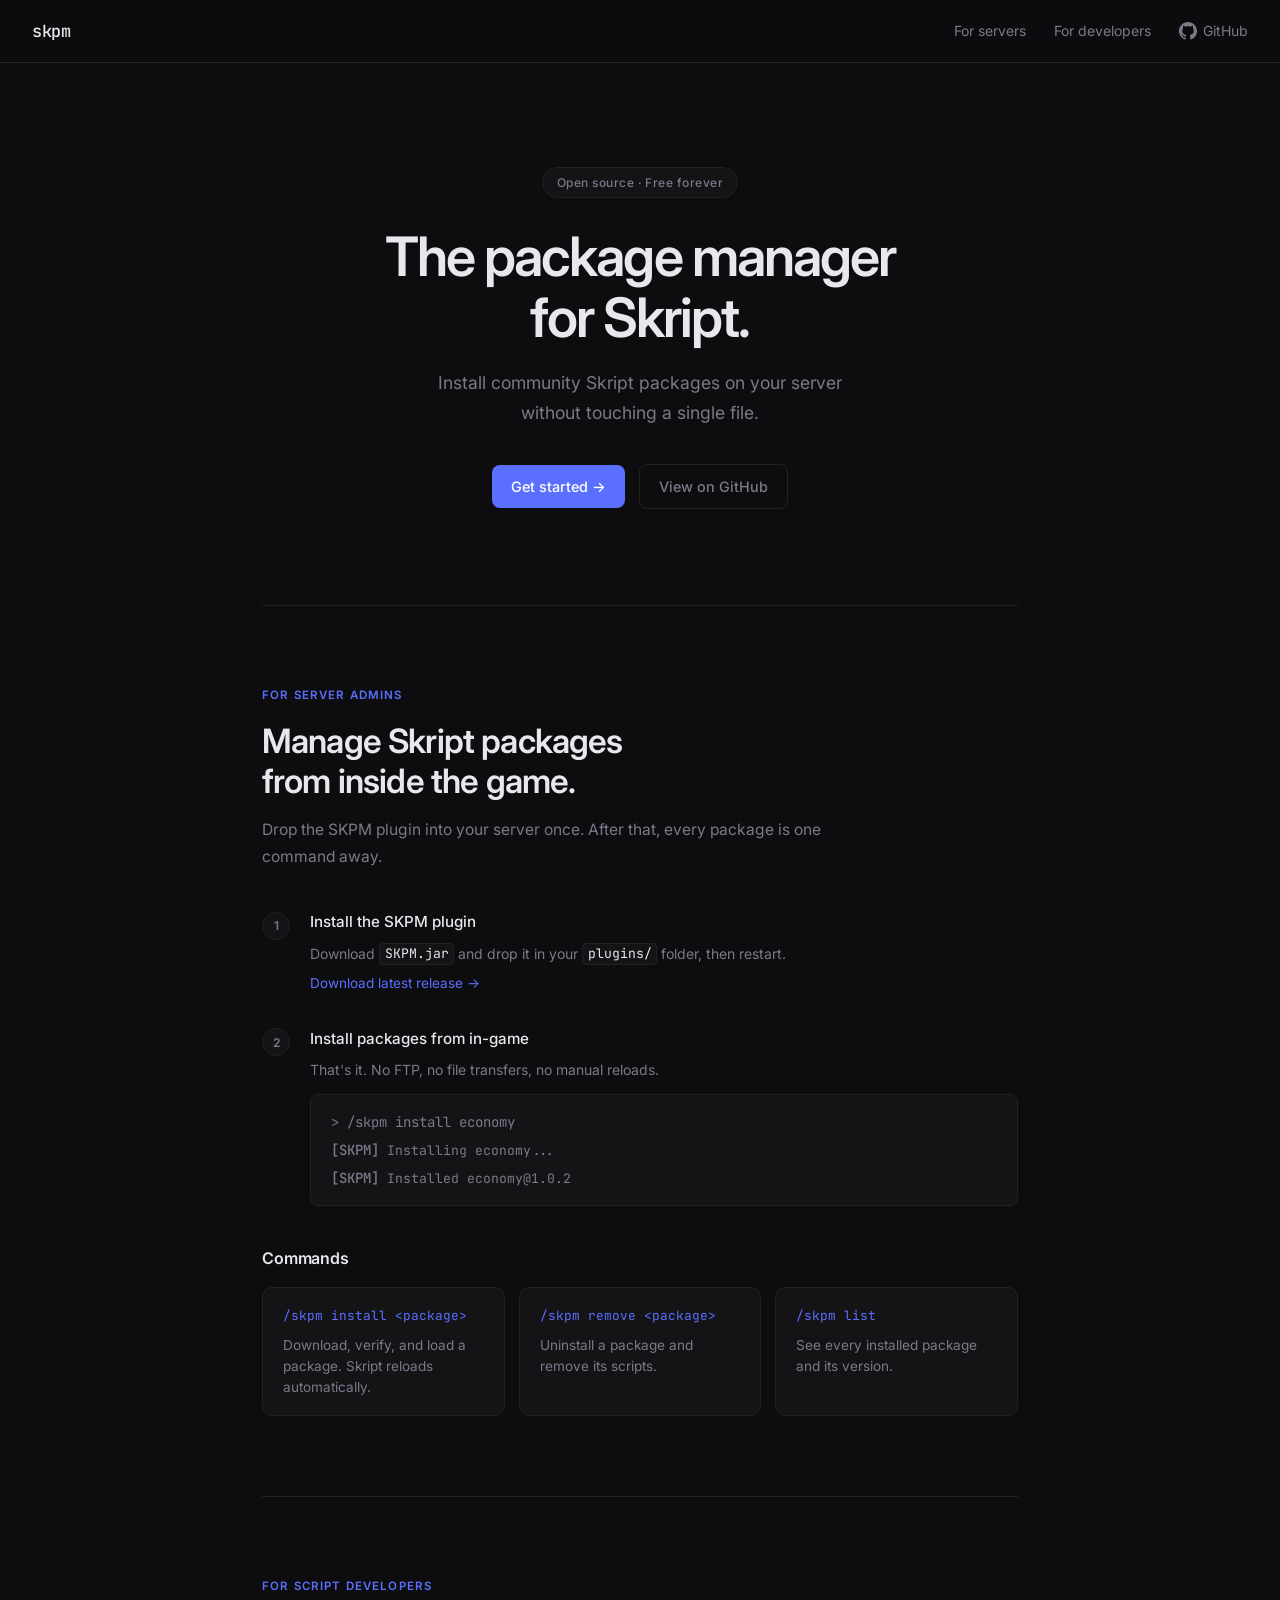
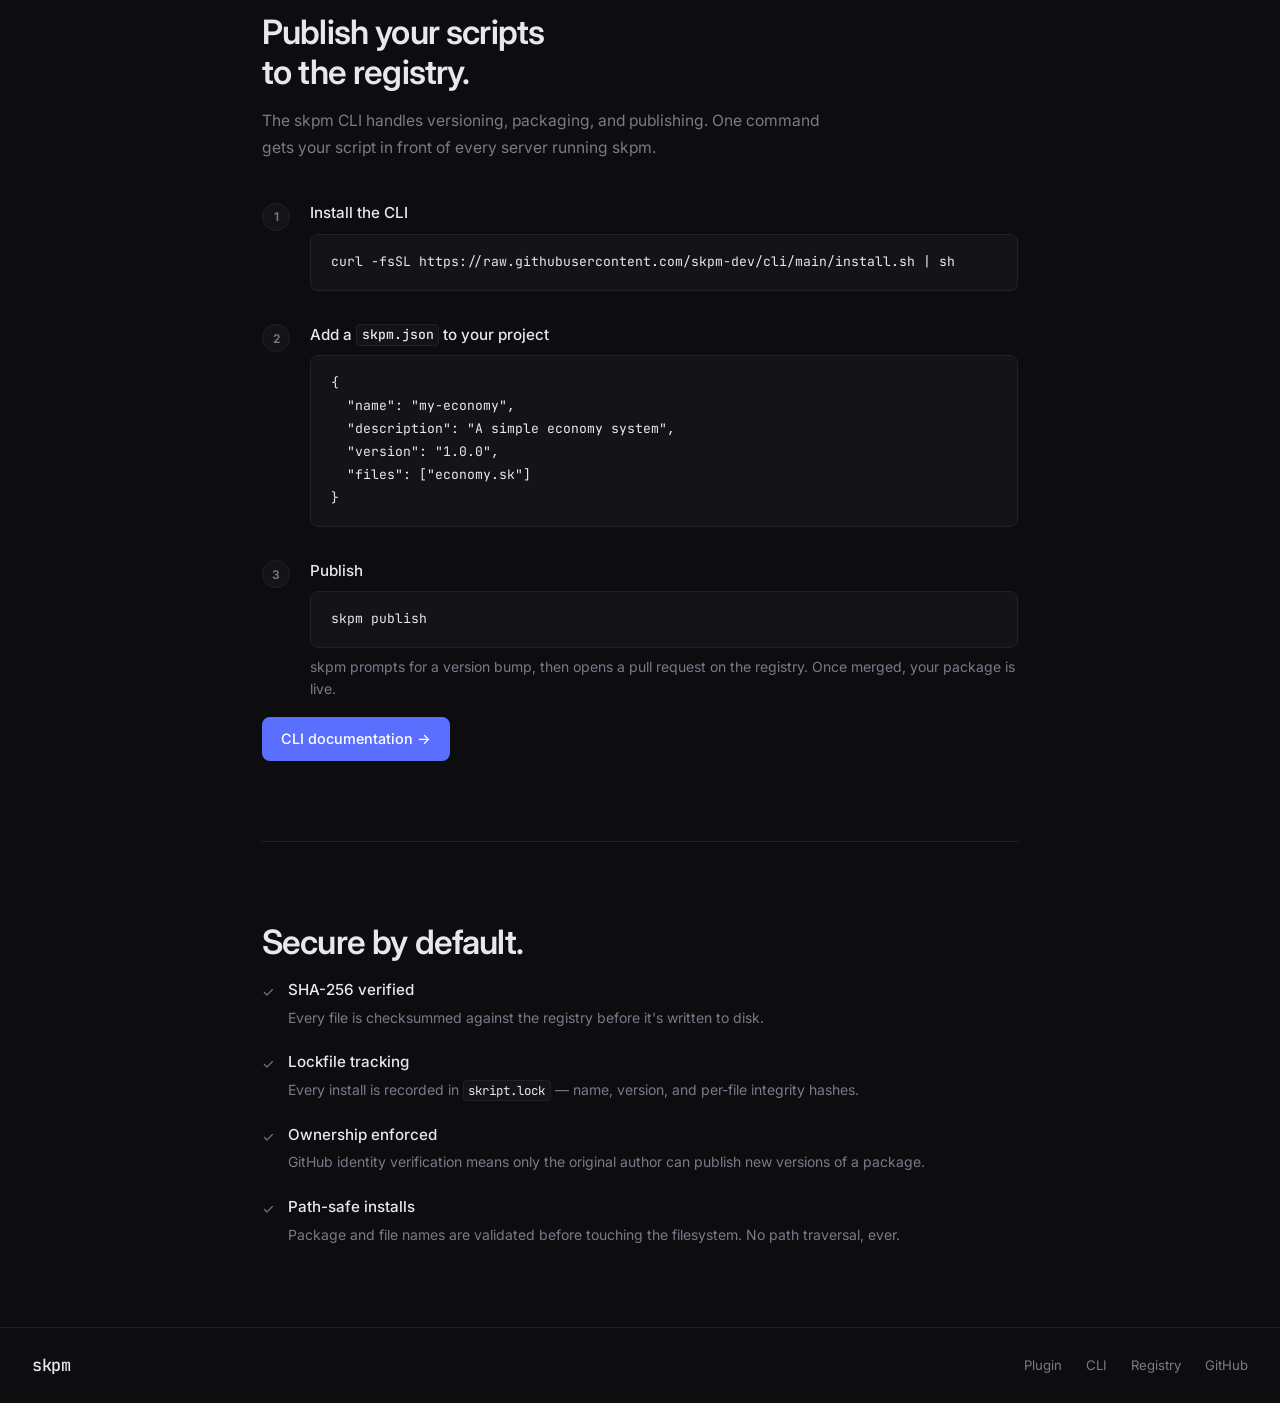
==== index.html @ 8af0d682 "feat: add landing page" ====
<!DOCTYPE html>
<html lang="en">
<head>
  <meta charset="UTF-8" />
  <meta name="viewport" content="width=device-width, initial-scale=1.0" />
  <title>skpm — The package manager for Skript</title>
  <meta name="description" content="Install, share, and manage Skript packages directly from your Minecraft server." />
  <link rel="preconnect" href="https://fonts.googleapis.com" />
  <link rel="preconnect" href="https://fonts.gstatic.com" crossorigin />
  <link href="https://fonts.googleapis.com/css2?family=Inter:wght@400;500;600&family=JetBrains+Mono:wght@400;500&display=swap" rel="stylesheet" />
  <link rel="stylesheet" href="style.css" />
</head>
<body>

  <header>
    <span class="logo">skpm</span>
    <nav>
      <a href="#server-admins">For servers</a>
      <a href="#developers">For developers</a>
      <a href="https://github.com/skpm-dev" target="_blank" rel="noopener">
        <svg width="18" height="18" viewBox="0 0 24 24" fill="currentColor">
          <path d="M12 0C5.37 0 0 5.37 0 12c0 5.31 3.435 9.795 8.205 11.385.6.105.825-.255.825-.57 0-.285-.015-1.23-.015-2.235-3.015.555-3.795-.735-4.035-1.41-.135-.345-.72-1.41-1.23-1.695-.42-.225-1.02-.78-.015-.795.945-.015 1.62.87 1.845 1.23 1.08 1.815 2.805 1.305 3.495.99.105-.78.42-1.305.765-1.605-2.67-.3-5.46-1.335-5.46-5.925 0-1.305.465-2.385 1.23-3.225-.12-.3-.54-1.53.12-3.18 0 0 1.005-.315 3.3 1.23.96-.27 1.98-.405 3-.405s2.04.135 3 .405c2.295-1.56 3.3-1.23 3.3-1.23.66 1.65.24 2.88.12 3.18.765.84 1.23 1.905 1.23 3.225 0 4.605-2.805 5.625-5.475 5.925.435.375.81 1.095.81 2.22 0 1.605-.015 2.895-.015 3.3 0 .315.225.69.825.57A12.02 12.02 0 0 0 24 12c0-6.63-5.37-12-12-12z"/>
        </svg>
        GitHub
      </a>
    </nav>
  </header>

  <main>

    <!-- Hero -->
    <section class="hero">
      <div class="badge">Open source &middot; Free forever</div>
      <h1>The package manager<br />for Skript.</h1>
      <p class="subheading">Install community Skript packages on your server<br />without touching a single file.</p>
      <div class="hero-ctas">
        <a class="btn-primary" href="#server-admins">Get started →</a>
        <a class="btn-ghost" href="https://github.com/skpm-dev" target="_blank" rel="noopener">View on GitHub</a>
      </div>
    </section>

    <!-- Server admin section -->
    <section id="server-admins">
      <div class="section-label">For server admins</div>
      <h2>Manage Skript packages<br />from inside the game.</h2>
      <p class="section-sub">Drop the SKPM plugin into your server once. After that, every package is one command away.</p>

      <div class="steps">
        <div class="step">
          <span class="step-num">1</span>
          <div class="step-content">
            <strong>Install the SKPM plugin</strong>
            <span>Download <code>SKPM.jar</code> and drop it in your <code>plugins/</code> folder, then restart.</span>
            <a class="step-link" href="https://github.com/skpm-dev/plugin/releases" target="_blank" rel="noopener">Download latest release →</a>
          </div>
        </div>
        <div class="step">
          <span class="step-num">2</span>
          <div class="step-content">
            <strong>Install packages from in-game</strong>
            <span>That's it. No FTP, no file transfers, no manual reloads.</span>
            <div class="chat-mock">
              <div class="chat-line"><span class="chat-prompt">></span> <span class="chat-cmd">/skpm install economy</span></div>
              <div class="chat-line chat-response"><span class="chat-tag">[SKPM]</span> Installing economy...</div>
              <div class="chat-line chat-response"><span class="chat-tag">[SKPM]</span> Installed economy@1.0.2</div>
            </div>
          </div>
        </div>
      </div>

      <h3>Commands</h3>
      <div class="command-grid">
        <div class="command-card">
          <code>/skpm install &lt;package&gt;</code>
          <p>Download, verify, and load a package. Skript reloads automatically.</p>
        </div>
        <div class="command-card">
          <code>/skpm remove &lt;package&gt;</code>
          <p>Uninstall a package and remove its scripts.</p>
        </div>
        <div class="command-card">
          <code>/skpm list</code>
          <p>See every installed package and its version.</p>
        </div>
      </div>
    </section>

    <!-- Developer section -->
    <section id="developers">
      <div class="section-label">For script developers</div>
      <h2>Publish your scripts<br />to the registry.</h2>
      <p class="section-sub">The skpm CLI handles versioning, packaging, and publishing. One command gets your script in front of every server running skpm.</p>

      <div class="steps">
        <div class="step">
          <span class="step-num">1</span>
          <div class="step-content">
            <strong>Install the CLI</strong>
            <div class="code-block">
              <div class="code-line">curl -fsSL https://raw.githubusercontent.com/skpm-dev/cli/main/install.sh | sh</div>
            </div>
          </div>
        </div>
        <div class="step">
          <span class="step-num">2</span>
          <div class="step-content">
            <strong>Add a <code>skpm.json</code> to your project</strong>
            <div class="code-block">
<pre>{
  "name": "my-economy",
  "description": "A simple economy system",
  "version": "1.0.0",
  "files": ["economy.sk"]
}</pre>
            </div>
          </div>
        </div>
        <div class="step">
          <span class="step-num">3</span>
          <div class="step-content">
            <strong>Publish</strong>
            <div class="code-block">
              <div class="code-line">skpm publish</div>
            </div>
            <span>skpm prompts for a version bump, then opens a pull request on the registry. Once merged, your package is live.</span>
          </div>
        </div>
      </div>

      <a class="btn-primary" href="https://github.com/skpm-dev/cli" target="_blank" rel="noopener">CLI documentation →</a>
    </section>

    <!-- Trust section -->
    <section class="trust">
      <h2>Secure by default.</h2>
      <ul class="feature-list">
        <li>
          <span class="feature-icon">&#10003;</span>
          <div>
            <strong>SHA-256 verified</strong>
            <span>Every file is checksummed against the registry before it's written to disk.</span>
          </div>
        </li>
        <li>
          <span class="feature-icon">&#10003;</span>
          <div>
            <strong>Lockfile tracking</strong>
            <span>Every install is recorded in <code>skript.lock</code> — name, version, and per-file integrity hashes.</span>
          </div>
        </li>
        <li>
          <span class="feature-icon">&#10003;</span>
          <div>
            <strong>Ownership enforced</strong>
            <span>GitHub identity verification means only the original author can publish new versions of a package.</span>
          </div>
        </li>
        <li>
          <span class="feature-icon">&#10003;</span>
          <div>
            <strong>Path-safe installs</strong>
            <span>Package and file names are validated before touching the filesystem. No path traversal, ever.</span>
          </div>
        </li>
      </ul>
    </section>

  </main>

  <footer>
    <span class="logo">skpm</span>
    <div class="footer-links">
      <a href="https://github.com/skpm-dev/plugin" target="_blank" rel="noopener">Plugin</a>
      <a href="https://github.com/skpm-dev/cli" target="_blank" rel="noopener">CLI</a>
      <a href="https://github.com/skpm-dev/registry" target="_blank" rel="noopener">Registry</a>
      <a href="https://github.com/skpm-dev" target="_blank" rel="noopener">GitHub</a>
    </div>
  </footer>

</body>
</html>
---- style.css ----
*, *::before, *::after {
  box-sizing: border-box;
  margin: 0;
  padding: 0;
}

:root {
  --bg: #0d0d0f;
  --surface: #141417;
  --surface-raised: #1a1a1f;
  --border: #222226;
  --text: #e8e8ec;
  --muted: #7a7a8a;
  --accent: #5b6fff;
  --accent-dim: rgba(91, 111, 255, 0.1);
  --green: #3dd68c;
  --font: 'Inter', system-ui, sans-serif;
  --mono: 'JetBrains Mono', 'Fira Code', monospace;
}

html { scroll-behavior: smooth; }

body {
  background: var(--bg);
  color: var(--text);
  font-family: var(--font);
  font-size: 16px;
  line-height: 1.6;
  -webkit-font-smoothing: antialiased;
}

/* ── Header ── */

header {
  display: flex;
  align-items: center;
  justify-content: space-between;
  padding: 1.1rem 2rem;
  border-bottom: 1px solid var(--border);
  position: sticky;
  top: 0;
  background: rgba(13, 13, 15, 0.88);
  backdrop-filter: blur(14px);
  z-index: 10;
}

.logo {
  font-family: var(--mono);
  font-size: 1.05rem;
  font-weight: 500;
  color: var(--text);
  letter-spacing: -0.02em;
}

nav {
  display: flex;
  align-items: center;
  gap: 1.75rem;
}

nav a {
  color: var(--muted);
  text-decoration: none;
  font-size: 0.875rem;
  transition: color 0.15s;
  display: flex;
  align-items: center;
  gap: 0.35rem;
}

nav a:hover { color: var(--text); }

/* ── Layout ── */

main {
  max-width: 820px;
  margin: 0 auto;
  padding: 0 2rem;
}

section {
  padding: 5rem 0;
  border-bottom: 1px solid var(--border);
}

section:last-child { border-bottom: none; }

/* ── Hero ── */

.hero {
  padding-top: 6.5rem;
  padding-bottom: 6rem;
  text-align: center;
}

.badge {
  display: inline-block;
  font-size: 0.75rem;
  font-weight: 500;
  letter-spacing: 0.04em;
  color: var(--muted);
  background: var(--surface);
  border: 1px solid var(--border);
  border-radius: 100px;
  padding: 0.3rem 0.85rem;
  margin-bottom: 1.75rem;
}

h1 {
  font-size: clamp(2.4rem, 5.5vw, 3.4rem);
  font-weight: 600;
  line-height: 1.12;
  letter-spacing: -0.035em;
  margin-bottom: 1.25rem;
}

.subheading {
  font-size: 1.1rem;
  color: var(--muted);
  line-height: 1.7;
  margin-bottom: 2.25rem;
}

.hero-ctas {
  display: flex;
  align-items: center;
  justify-content: center;
  gap: 0.875rem;
  flex-wrap: wrap;
}

/* ── Buttons ── */

.btn-primary {
  display: inline-flex;
  align-items: center;
  background: var(--accent);
  color: #fff;
  border-radius: 8px;
  padding: 0.65rem 1.2rem;
  font-size: 0.9rem;
  font-weight: 500;
  text-decoration: none;
  transition: opacity 0.15s;
}

.btn-primary:hover { opacity: 0.88; }

.btn-ghost {
  display: inline-flex;
  align-items: center;
  gap: 0.35rem;
  color: var(--muted);
  border: 1px solid var(--border);
  border-radius: 8px;
  padding: 0.65rem 1.2rem;
  font-size: 0.9rem;
  font-weight: 500;
  text-decoration: none;
  transition: color 0.15s, border-color 0.15s;
}

.btn-ghost:hover {
  color: var(--text);
  border-color: #444;
}

/* ── Section headers ── */

.section-label {
  font-size: 0.72rem;
  font-weight: 600;
  letter-spacing: 0.1em;
  text-transform: uppercase;
  color: var(--accent);
  margin-bottom: 1rem;
}

h2 {
  font-size: clamp(1.6rem, 3.5vw, 2.1rem);
  font-weight: 600;
  letter-spacing: -0.025em;
  line-height: 1.2;
  margin-bottom: 1rem;
}

h3 {
  font-size: 1rem;
  font-weight: 600;
  letter-spacing: -0.01em;
  margin: 2.5rem 0 1rem;
}

.section-sub {
  color: var(--muted);
  font-size: 0.975rem;
  line-height: 1.7;
  margin-bottom: 2.5rem;
  max-width: 560px;
}

/* ── Steps ── */

.steps {
  display: flex;
  flex-direction: column;
  gap: 2rem;
  margin-bottom: 1rem;
}

.step {
  display: flex;
  gap: 1.25rem;
  align-items: flex-start;
}

.step-num {
  flex-shrink: 0;
  width: 28px;
  height: 28px;
  border-radius: 50%;
  background: var(--surface);
  border: 1px solid var(--border);
  display: flex;
  align-items: center;
  justify-content: center;
  font-size: 0.75rem;
  font-weight: 600;
  color: var(--muted);
  margin-top: 0.1rem;
}

.step-content {
  display: flex;
  flex-direction: column;
  gap: 0.5rem;
  flex: 1;
}

.step-content strong {
  font-size: 0.95rem;
  font-weight: 500;
}

.step-content span {
  font-size: 0.875rem;
  color: var(--muted);
  line-height: 1.6;
}

.step-content code {
  font-family: var(--mono);
  font-size: 0.82rem;
  background: var(--surface);
  border: 1px solid var(--border);
  border-radius: 4px;
  padding: 0.1em 0.35em;
  color: var(--text);
}

.step-link {
  font-size: 0.85rem;
  color: var(--accent);
  text-decoration: none;
  width: fit-content;
}

.step-link:hover { text-decoration: underline; }

/* ── Chat mock ── */

.chat-mock {
  background: var(--surface);
  border: 1px solid var(--border);
  border-radius: 8px;
  padding: 1rem 1.25rem;
  display: flex;
  flex-direction: column;
  gap: 0.35rem;
  margin-top: 0.25rem;
}

.chat-line {
  font-family: var(--mono);
  font-size: 0.82rem;
  display: flex;
  align-items: baseline;
  gap: 0.5rem;
}

.chat-prompt { color: var(--muted); }
.chat-cmd { color: var(--text); }

.chat-response { color: var(--muted); }

.chat-tag {
  color: var(--green);
  font-weight: 500;
}

/* ── Command grid ── */

.command-grid {
  display: grid;
  grid-template-columns: repeat(auto-fit, minmax(210px, 1fr));
  gap: 0.875rem;
}

.command-card {
  background: var(--surface);
  border: 1px solid var(--border);
  border-radius: 10px;
  padding: 1.1rem 1.25rem;
  display: flex;
  flex-direction: column;
  gap: 0.5rem;
}

.command-card code {
  font-family: var(--mono);
  font-size: 0.8rem;
  color: var(--accent);
  word-break: break-all;
}

.command-card p {
  font-size: 0.85rem;
  color: var(--muted);
  line-height: 1.55;
}

/* ── Code block ── */

.code-block {
  background: var(--surface);
  border: 1px solid var(--border);
  border-radius: 8px;
  padding: 1rem 1.25rem;
  overflow-x: auto;
}

.code-block pre,
.code-line {
  font-family: var(--mono);
  font-size: 0.82rem;
  line-height: 1.75;
  color: var(--text);
  white-space: pre;
}

/* ── Trust / features ── */

.trust {}

.feature-list {
  list-style: none;
  display: flex;
  flex-direction: column;
  gap: 1.25rem;
  margin-top: 0.5rem;
}

.feature-list li {
  display: flex;
  align-items: flex-start;
  gap: 0.875rem;
}

.feature-icon {
  color: var(--green);
  font-size: 0.85rem;
  margin-top: 0.2rem;
  flex-shrink: 0;
}

.feature-list strong {
  display: block;
  font-size: 0.95rem;
  font-weight: 500;
  margin-bottom: 0.15rem;
}

.feature-list span {
  font-size: 0.875rem;
  color: var(--muted);
}

.feature-list code {
  font-family: var(--mono);
  font-size: 0.78rem;
  background: var(--surface);
  border: 1px solid var(--border);
  border-radius: 4px;
  padding: 0.1em 0.35em;
  color: var(--text);
}

/* ── Footer ── */

footer {
  display: flex;
  align-items: center;
  justify-content: space-between;
  padding: 1.5rem 2rem;
  border-top: 1px solid var(--border);
  max-width: 100%;
}

.footer-links {
  display: flex;
  gap: 1.5rem;
}

.footer-links a {
  color: var(--muted);
  text-decoration: none;
  font-size: 0.825rem;
  transition: color 0.15s;
}

.footer-links a:hover { color: var(--text); }

/* ── Responsive ── */

@media (max-width: 600px) {
  header { padding: 1rem 1.25rem; }
  nav a:not(:last-child) { display: none; }
  main { padding: 0 1.25rem; }
  section { padding: 3.5rem 0; }
  .hero { padding-top: 4rem; }
  footer {
    flex-direction: column;
    gap: 1.25rem;
    padding: 1.5rem 1.25rem;
  }
}
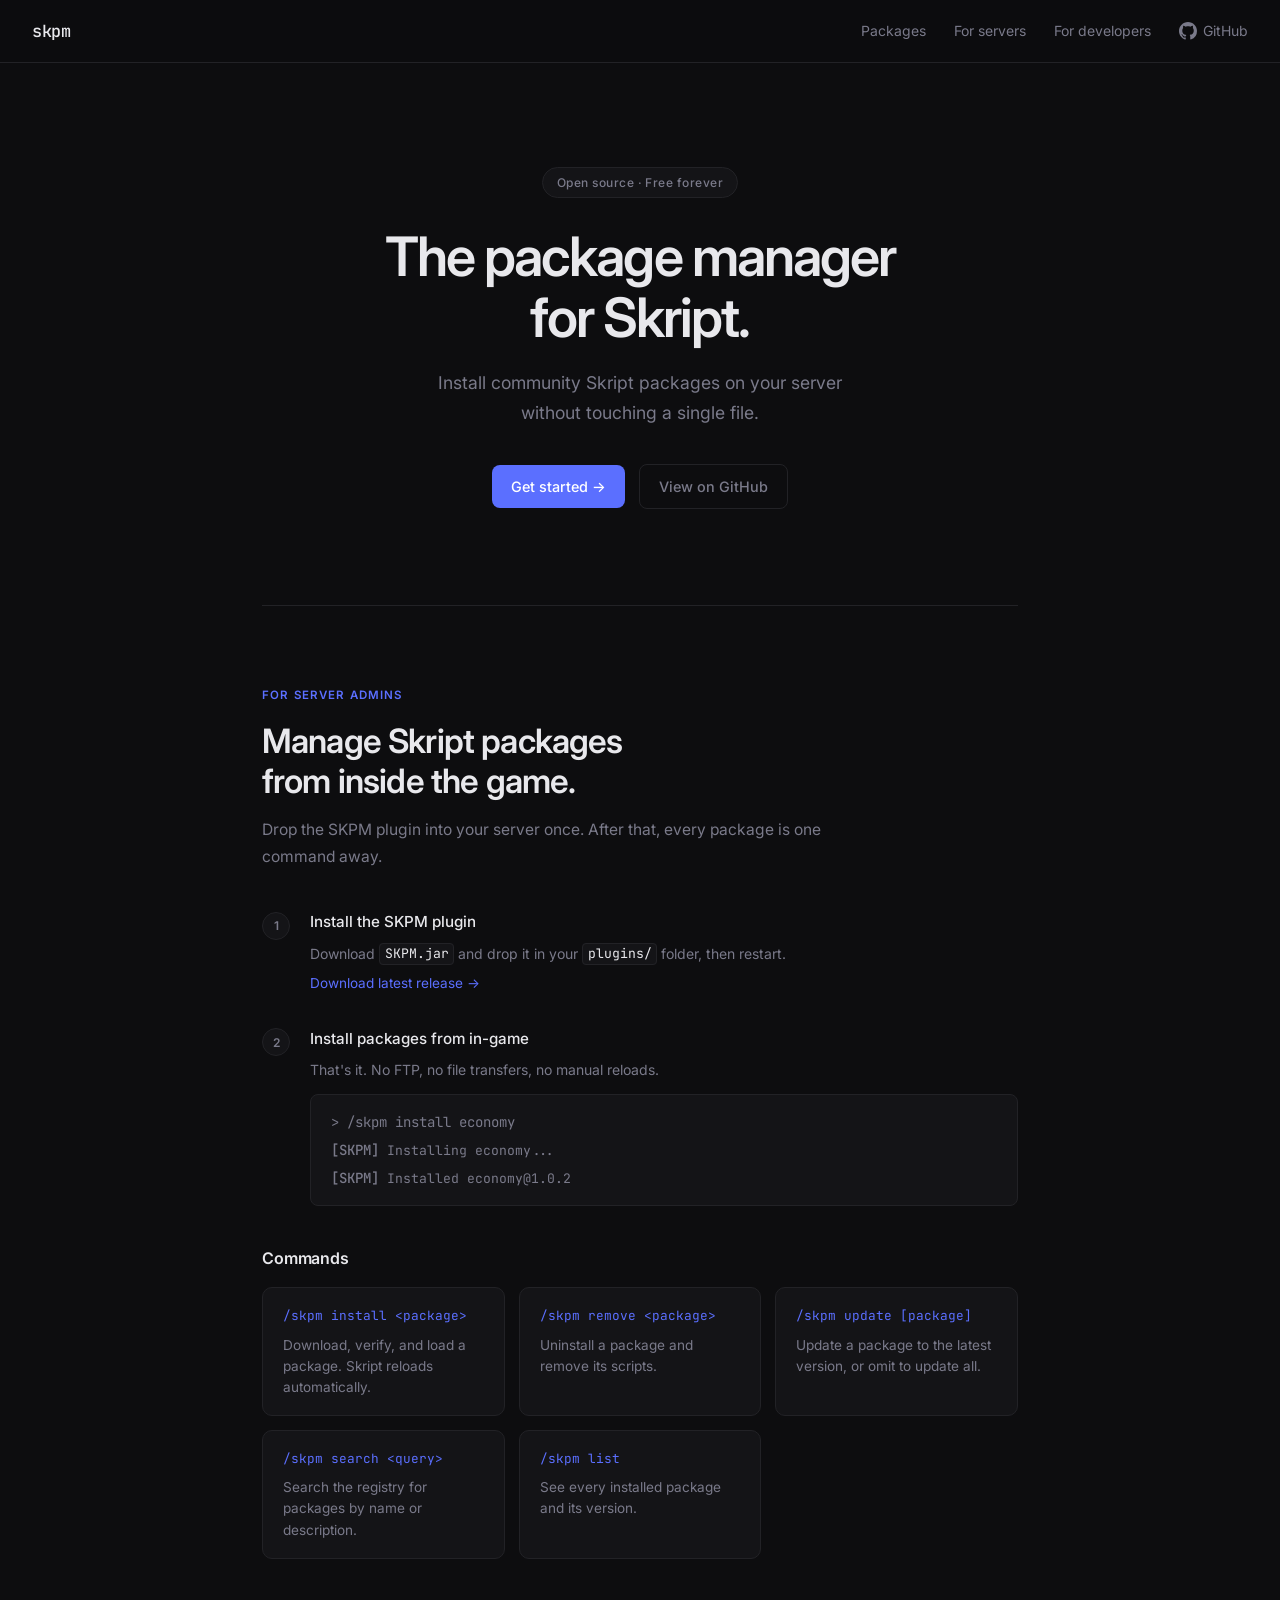
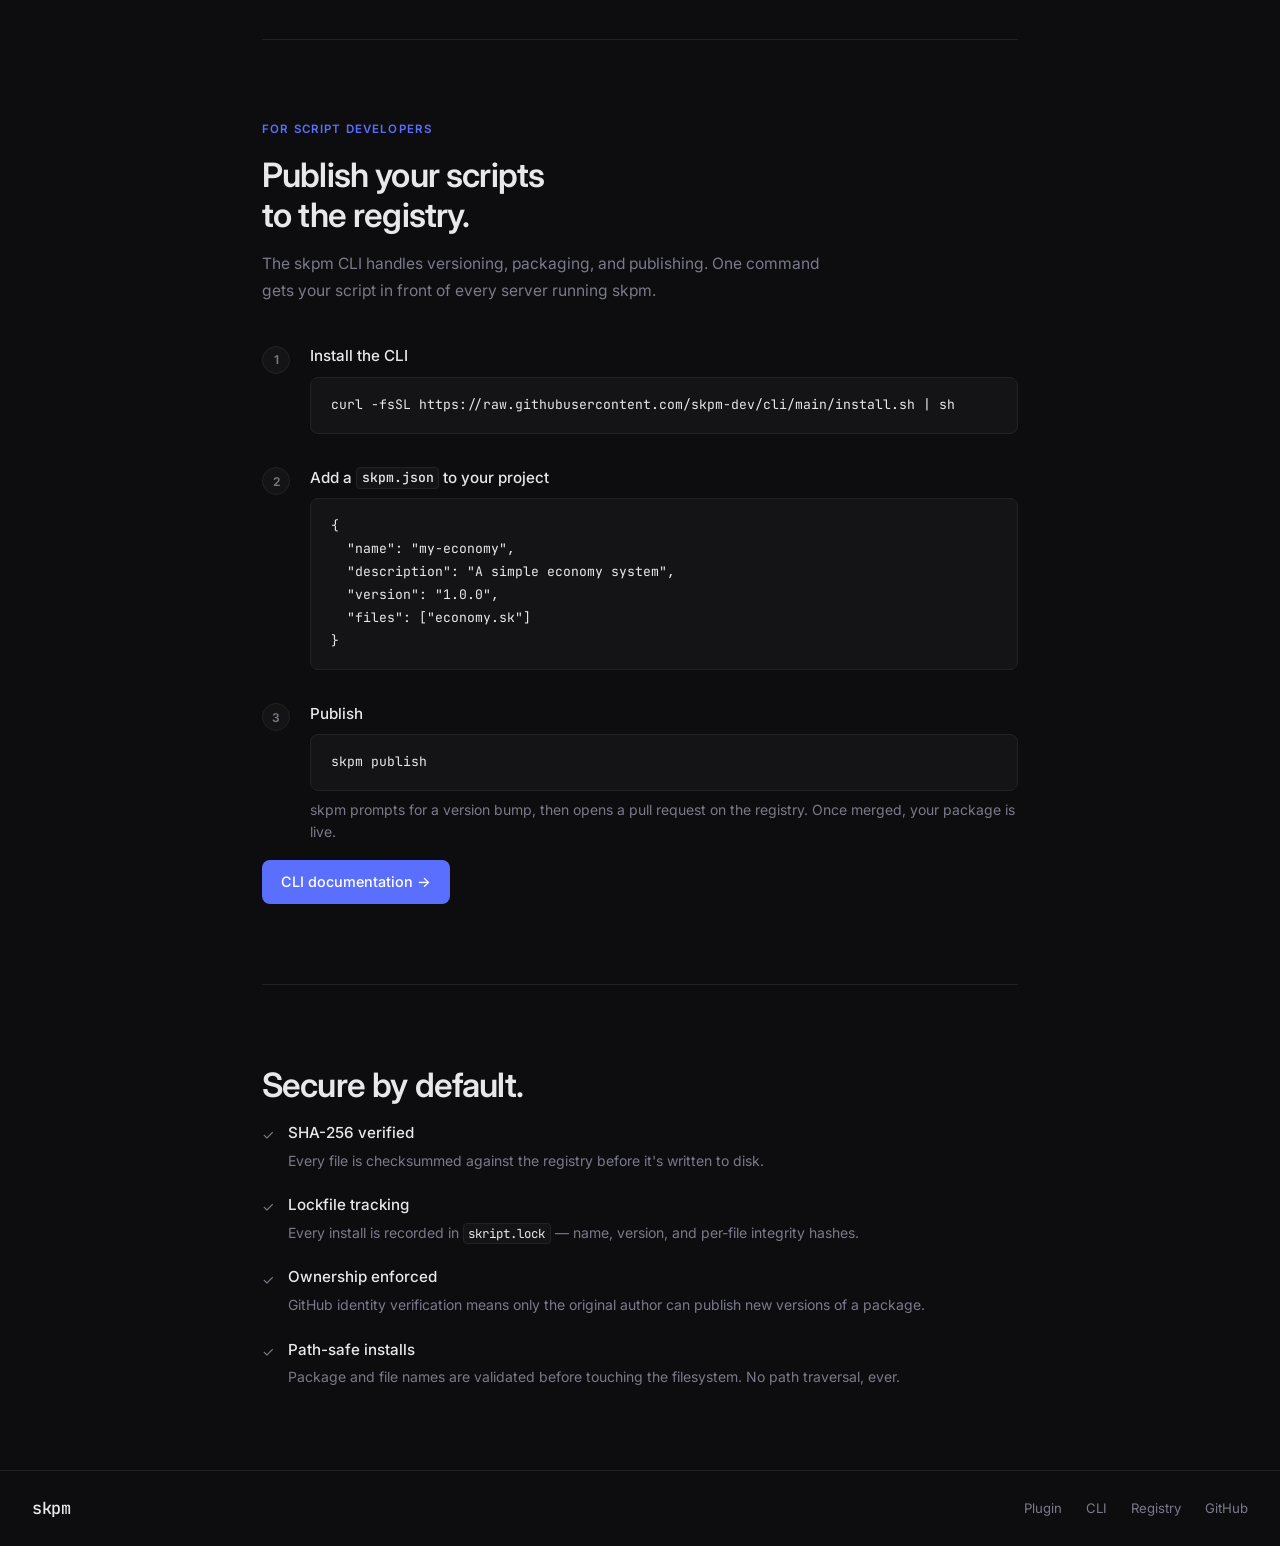
==== commit 93319982: "add packages browser page, update nav and command grid" ====
--- a/index.html
+++ b/index.html
@@ -13,8 +13,9 @@
 <body>
 
   <header>
-    <span class="logo">skpm</span>
+    <a href="/" class="logo">skpm</a>
     <nav>
+      <a href="/packages.html">Packages</a>
       <a href="#server-admins">For servers</a>
       <a href="#developers">For developers</a>
       <a href="https://github.com/skpm-dev" target="_blank" rel="noopener">
@@ -77,6 +78,14 @@
         <div class="command-card">
           <code>/skpm remove &lt;package&gt;</code>
           <p>Uninstall a package and remove its scripts.</p>
+        </div>
+        <div class="command-card">
+          <code>/skpm update [package]</code>
+          <p>Update a package to the latest version, or omit to update all.</p>
+        </div>
+        <div class="command-card">
+          <code>/skpm search &lt;query&gt;</code>
+          <p>Search the registry for packages by name or description.</p>
         </div>
         <div class="command-card">
           <code>/skpm list</code>
@@ -168,7 +177,7 @@
   </main>
 
   <footer>
-    <span class="logo">skpm</span>
+    <a href="/" class="logo">skpm</a>
     <div class="footer-links">
       <a href="https://github.com/skpm-dev/plugin" target="_blank" rel="noopener">Plugin</a>
       <a href="https://github.com/skpm-dev/cli" target="_blank" rel="noopener">CLI</a>
--- a/style.css
+++ b/style.css
@@ -50,6 +50,7 @@
   font-weight: 500;
   color: var(--text);
   letter-spacing: -0.02em;
+  text-decoration: none;
 }
 
 nav {
@@ -69,6 +70,7 @@
 }
 
 nav a:hover { color: var(--text); }
+nav a.nav-active { color: var(--text); }
 
 /* ── Layout ── */
 
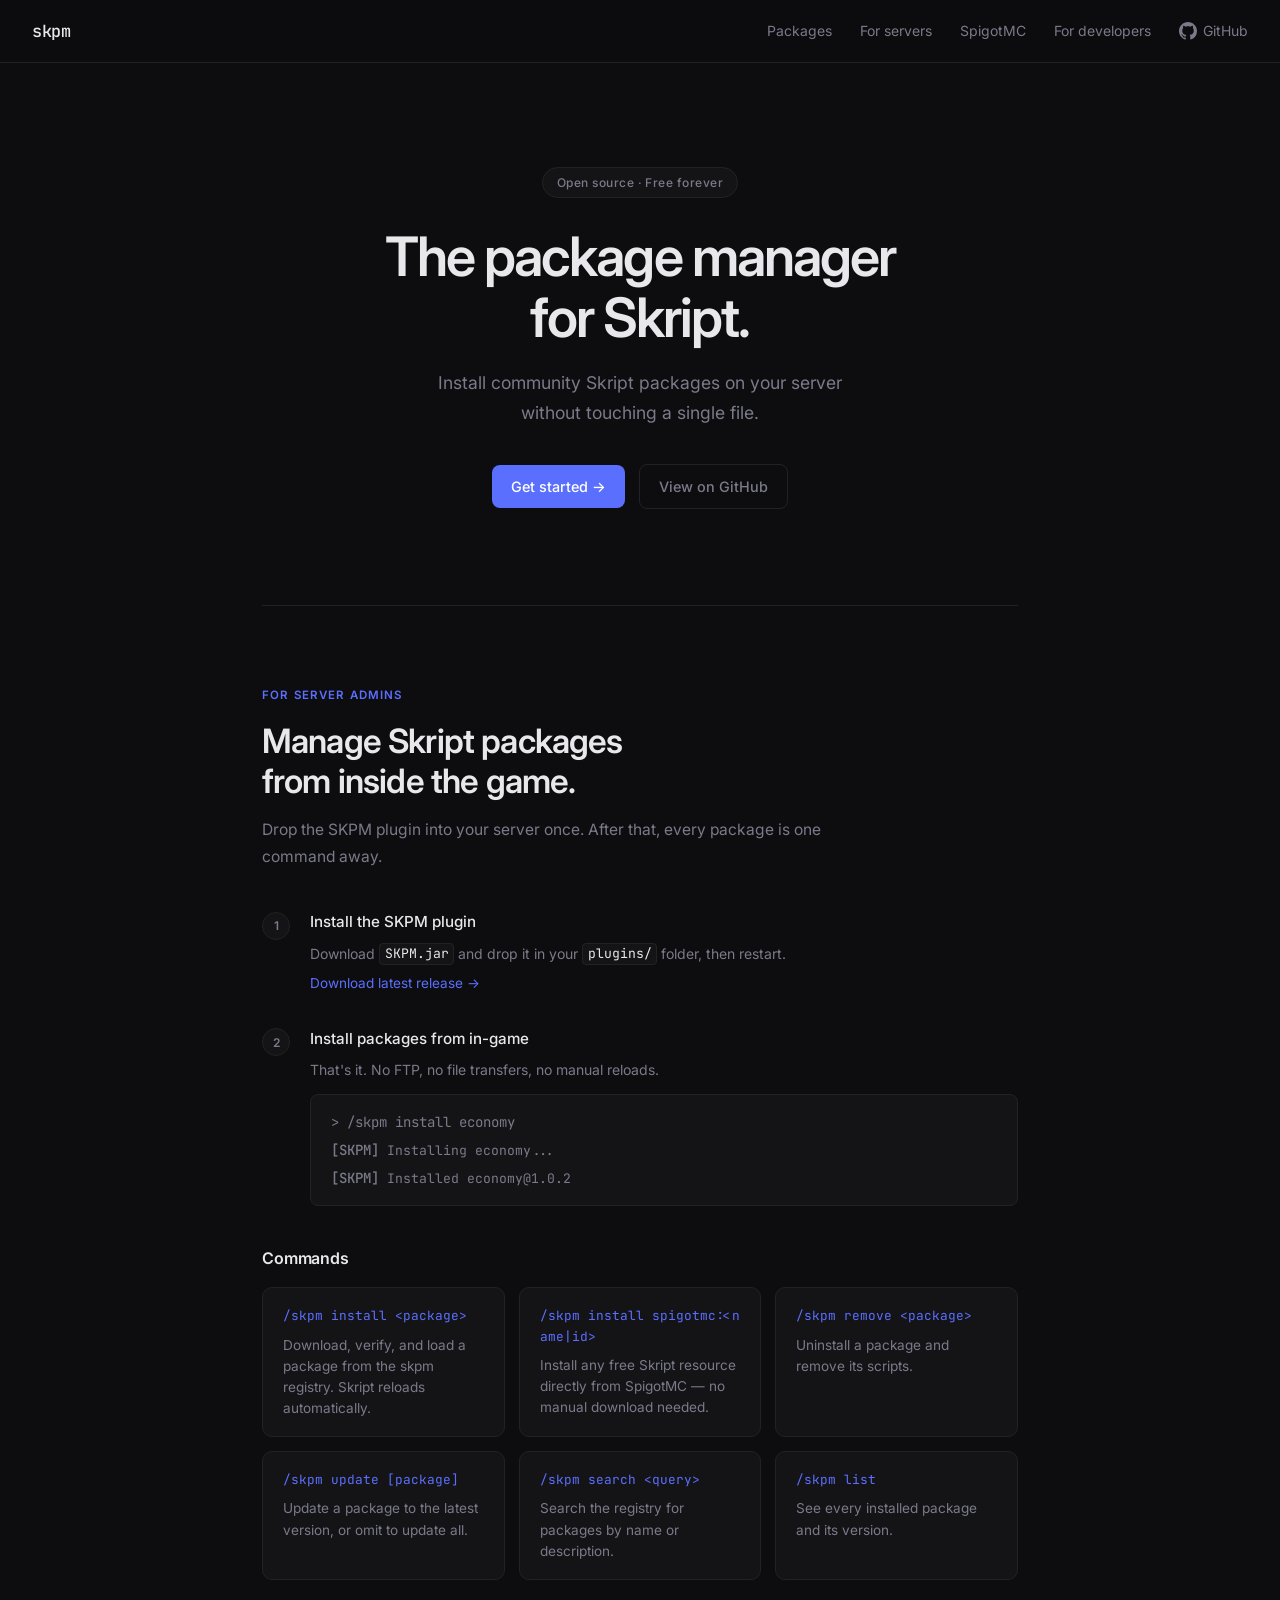
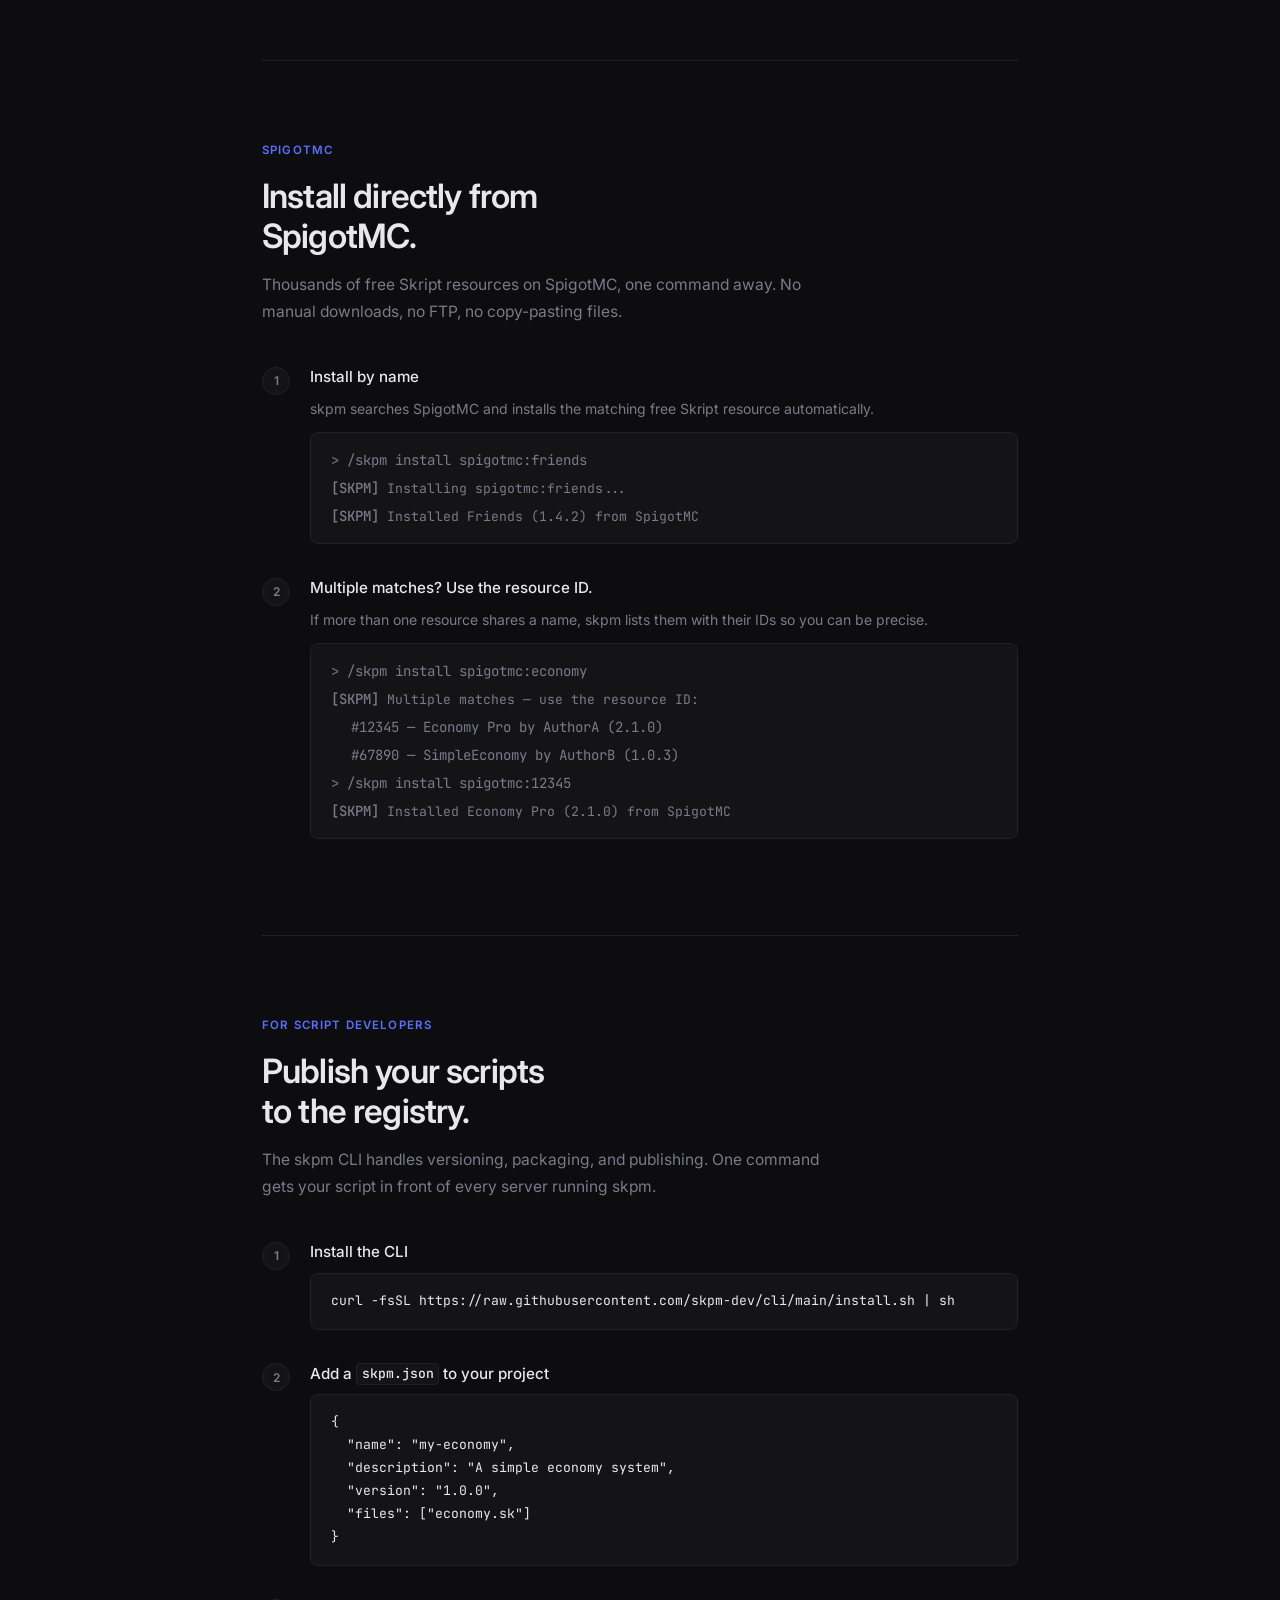
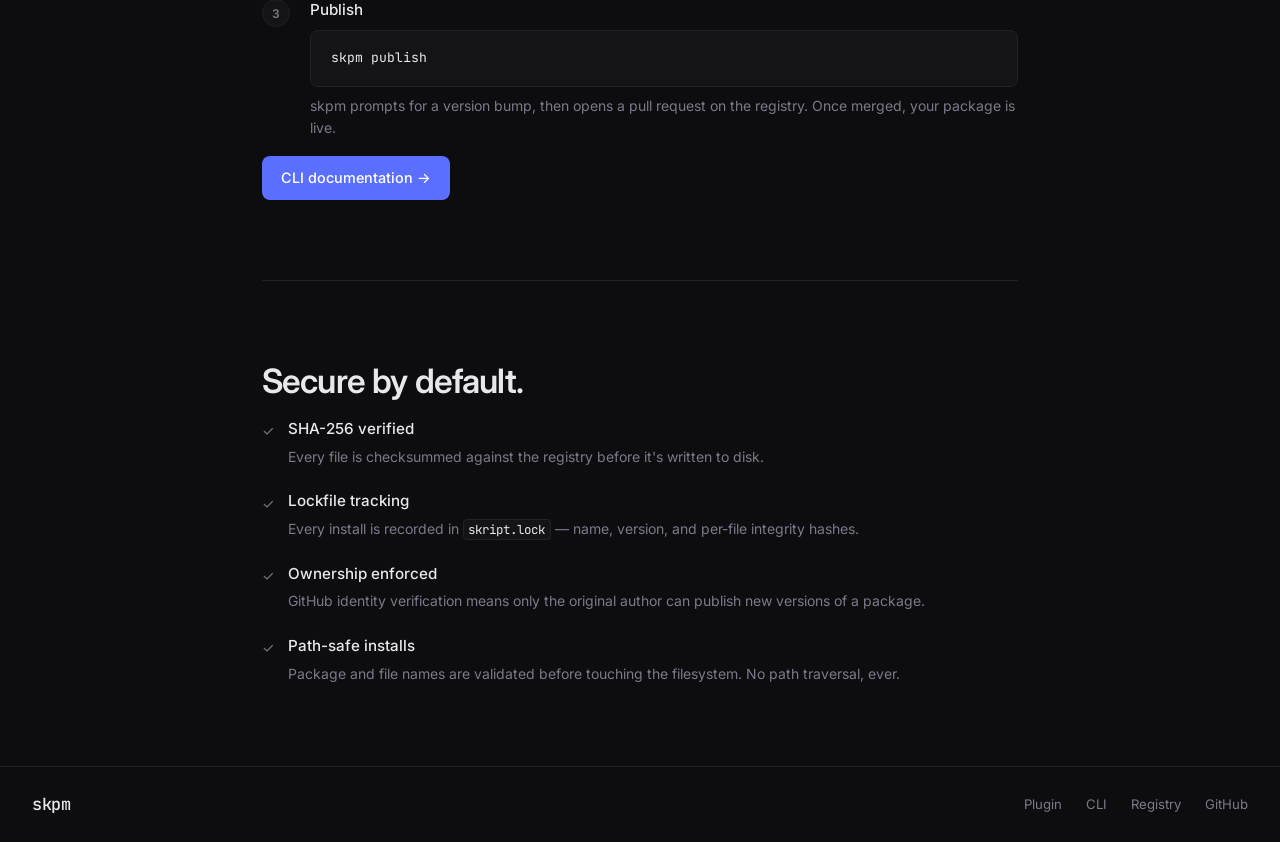
==== commit 96be5c57: "add SpigotMC install section and command card" ====
--- a/index.html
+++ b/index.html
@@ -17,6 +17,7 @@
     <nav>
       <a href="/packages.html">Packages</a>
       <a href="#server-admins">For servers</a>
+      <a href="#spigotmc">SpigotMC</a>
       <a href="#developers">For developers</a>
       <a href="https://github.com/skpm-dev" target="_blank" rel="noopener">
         <svg width="18" height="18" viewBox="0 0 24 24" fill="currentColor">
@@ -73,7 +74,11 @@
       <div class="command-grid">
         <div class="command-card">
           <code>/skpm install &lt;package&gt;</code>
-          <p>Download, verify, and load a package. Skript reloads automatically.</p>
+          <p>Download, verify, and load a package from the skpm registry. Skript reloads automatically.</p>
+        </div>
+        <div class="command-card">
+          <code>/skpm install spigotmc:&lt;name|id&gt;</code>
+          <p>Install any free Skript resource directly from SpigotMC — no manual download needed.</p>
         </div>
         <div class="command-card">
           <code>/skpm remove &lt;package&gt;</code>
@@ -90,6 +95,43 @@
         <div class="command-card">
           <code>/skpm list</code>
           <p>See every installed package and its version.</p>
+        </div>
+      </div>
+    </section>
+
+    <!-- SpigotMC section -->
+    <section id="spigotmc">
+      <div class="section-label">SpigotMC</div>
+      <h2>Install directly from<br />SpigotMC.</h2>
+      <p class="section-sub">Thousands of free Skript resources on SpigotMC, one command away. No manual downloads, no FTP, no copy-pasting files.</p>
+
+      <div class="steps">
+        <div class="step">
+          <span class="step-num">1</span>
+          <div class="step-content">
+            <strong>Install by name</strong>
+            <span>skpm searches SpigotMC and installs the matching free Skript resource automatically.</span>
+            <div class="chat-mock">
+              <div class="chat-line"><span class="chat-prompt">></span> <span class="chat-cmd">/skpm install spigotmc:friends</span></div>
+              <div class="chat-line chat-response"><span class="chat-tag">[SKPM]</span> Installing spigotmc:friends...</div>
+              <div class="chat-line chat-response"><span class="chat-tag">[SKPM]</span> Installed Friends (1.4.2) from SpigotMC</div>
+            </div>
+          </div>
+        </div>
+        <div class="step">
+          <span class="step-num">2</span>
+          <div class="step-content">
+            <strong>Multiple matches? Use the resource ID.</strong>
+            <span>If more than one resource shares a name, skpm lists them with their IDs so you can be precise.</span>
+            <div class="chat-mock">
+              <div class="chat-line"><span class="chat-prompt">></span> <span class="chat-cmd">/skpm install spigotmc:economy</span></div>
+              <div class="chat-line chat-response"><span class="chat-tag">[SKPM]</span> Multiple matches — use the resource ID:</div>
+              <div class="chat-line chat-response" style="padding-left:1.25rem"><span class="chat-cmd">#12345 — Economy Pro by AuthorA (2.1.0)</span></div>
+              <div class="chat-line chat-response" style="padding-left:1.25rem"><span class="chat-cmd">#67890 — SimpleEconomy by AuthorB (1.0.3)</span></div>
+              <div class="chat-line"><span class="chat-prompt">></span> <span class="chat-cmd">/skpm install spigotmc:12345</span></div>
+              <div class="chat-line chat-response"><span class="chat-tag">[SKPM]</span> Installed Economy Pro (2.1.0) from SpigotMC</div>
+            </div>
+          </div>
         </div>
       </div>
     </section>
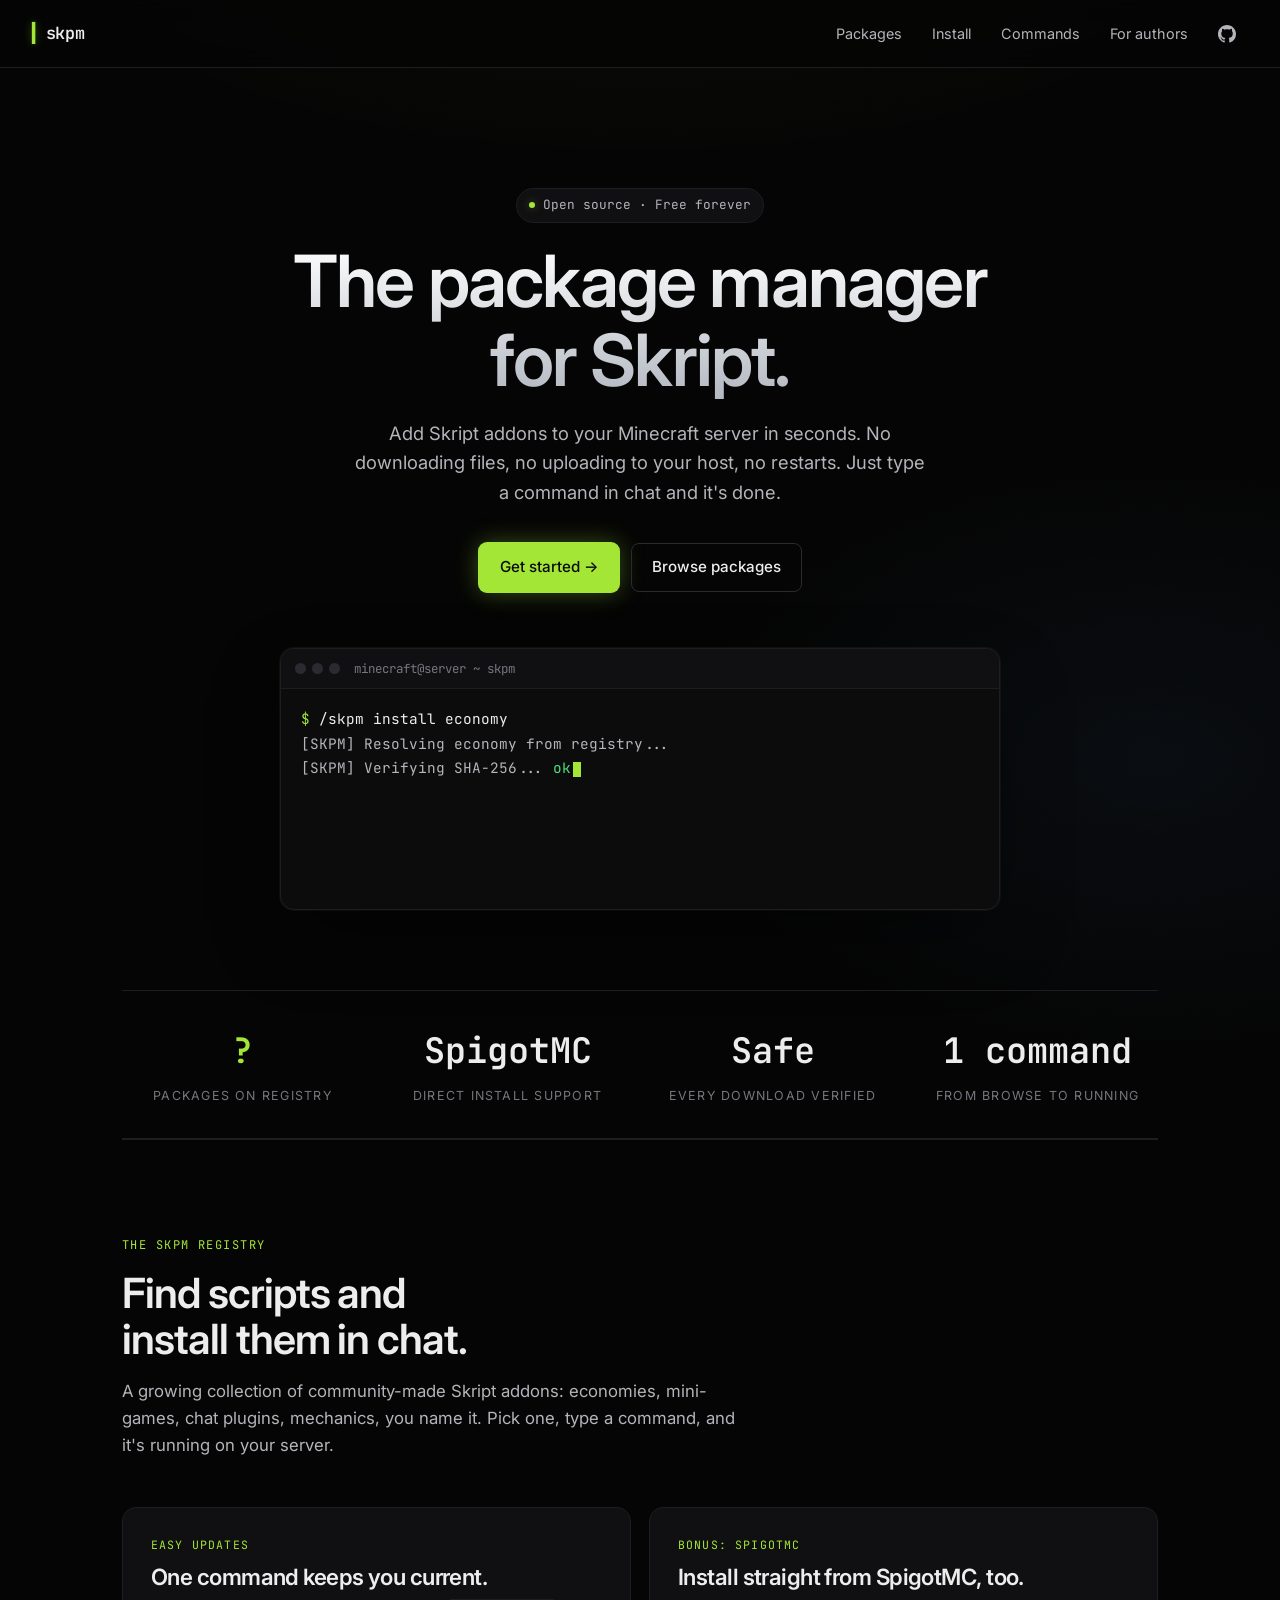
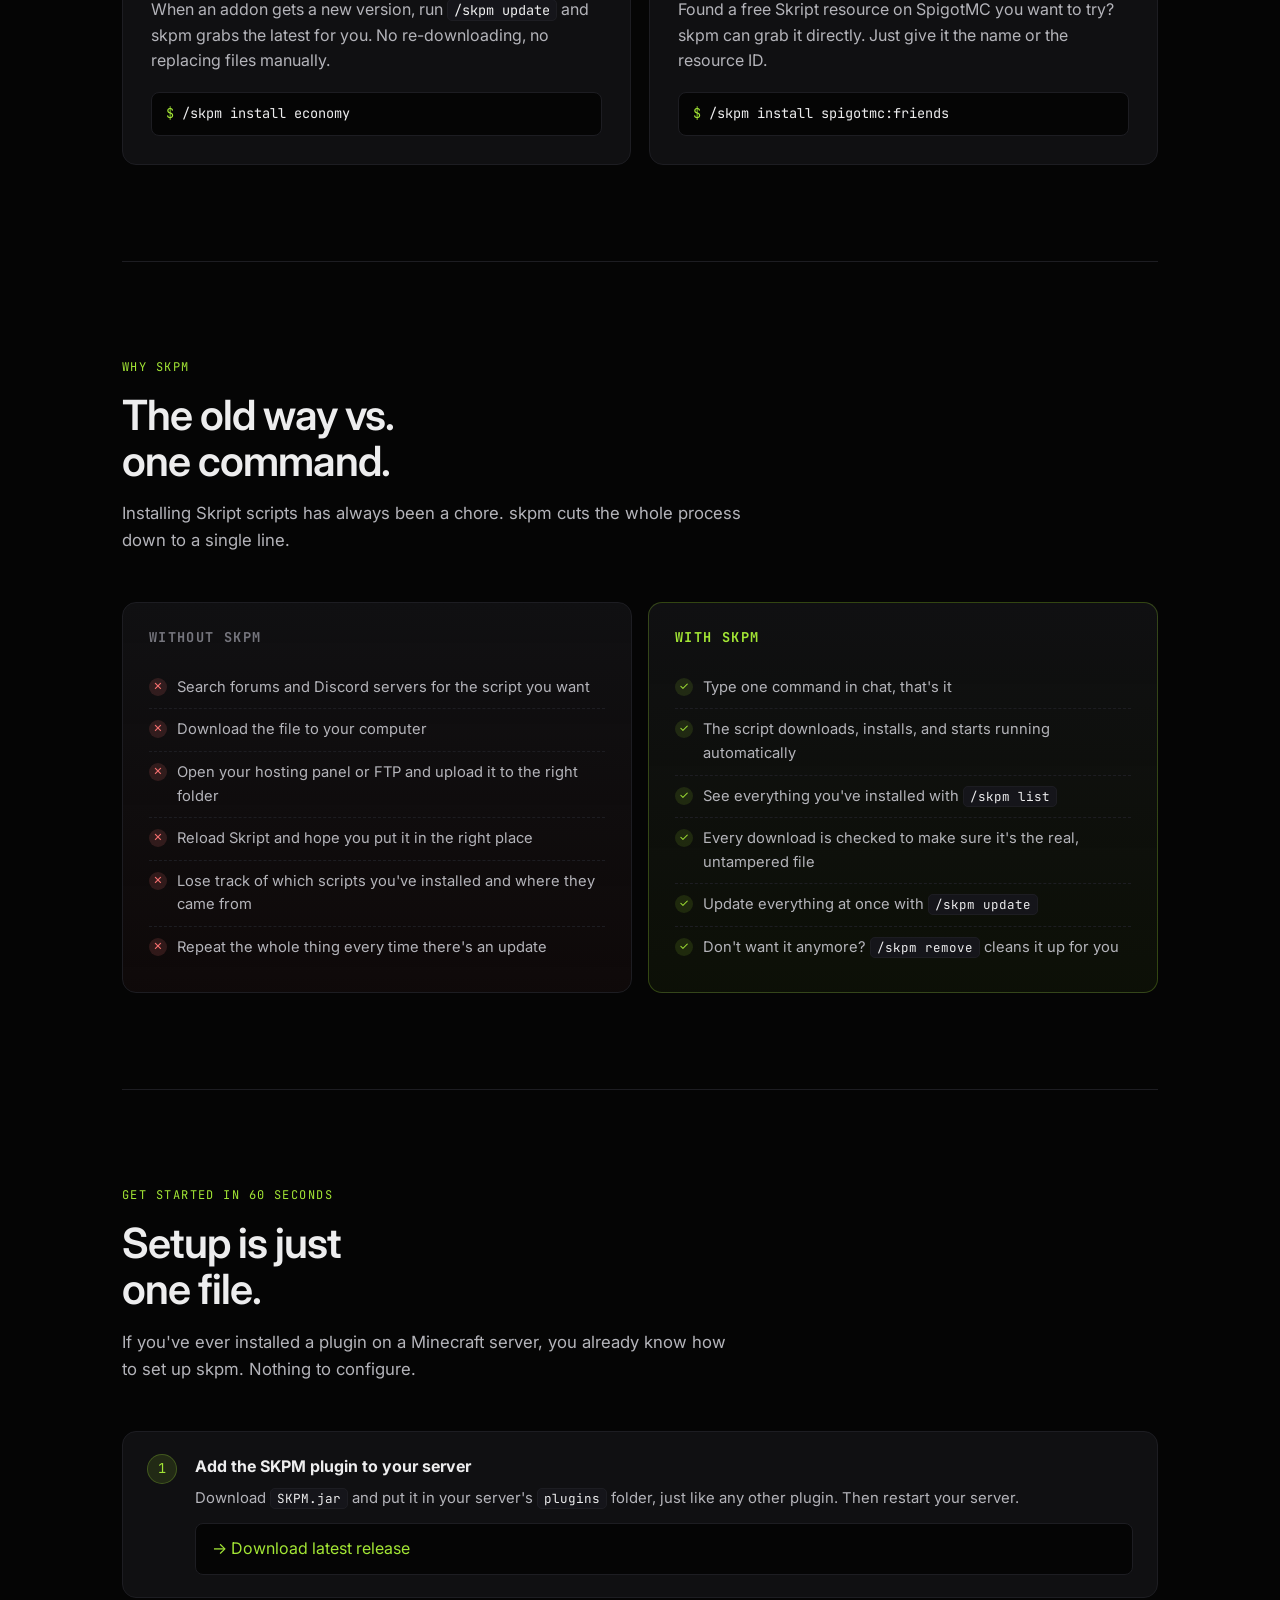
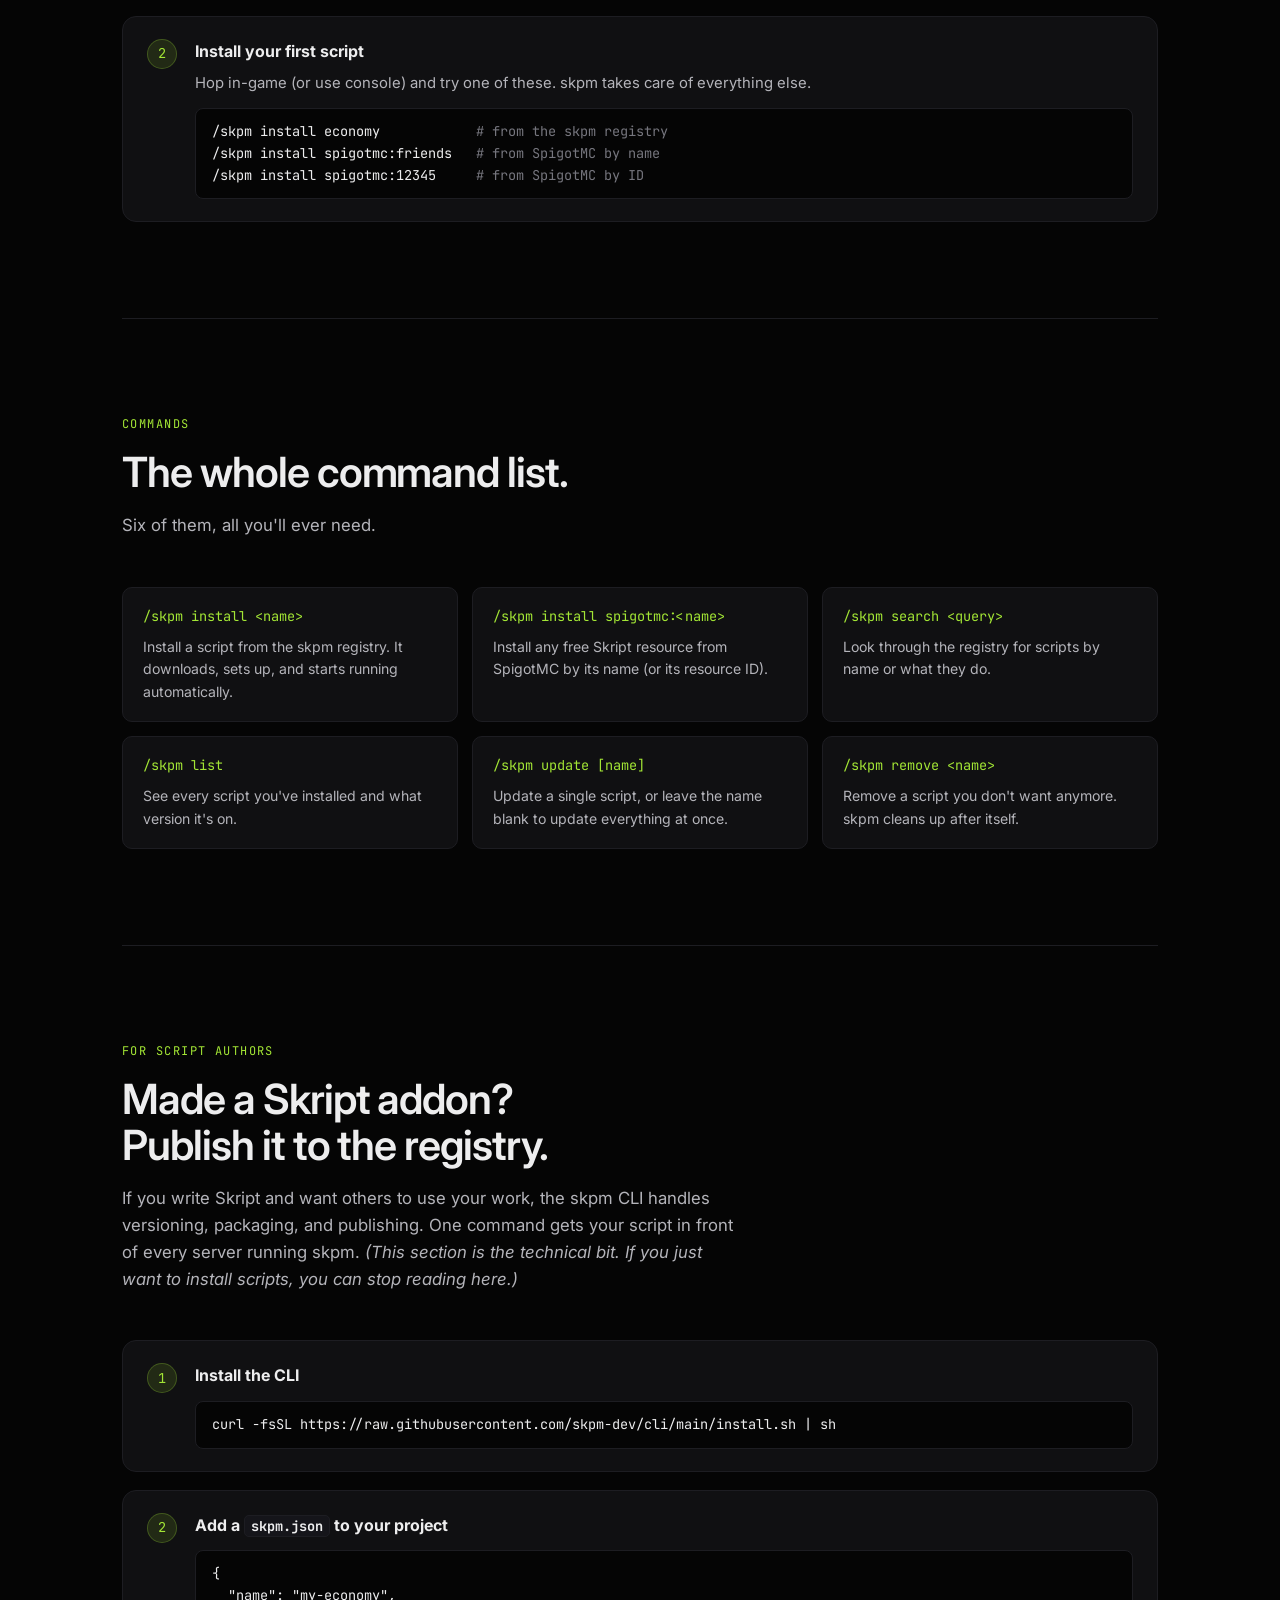
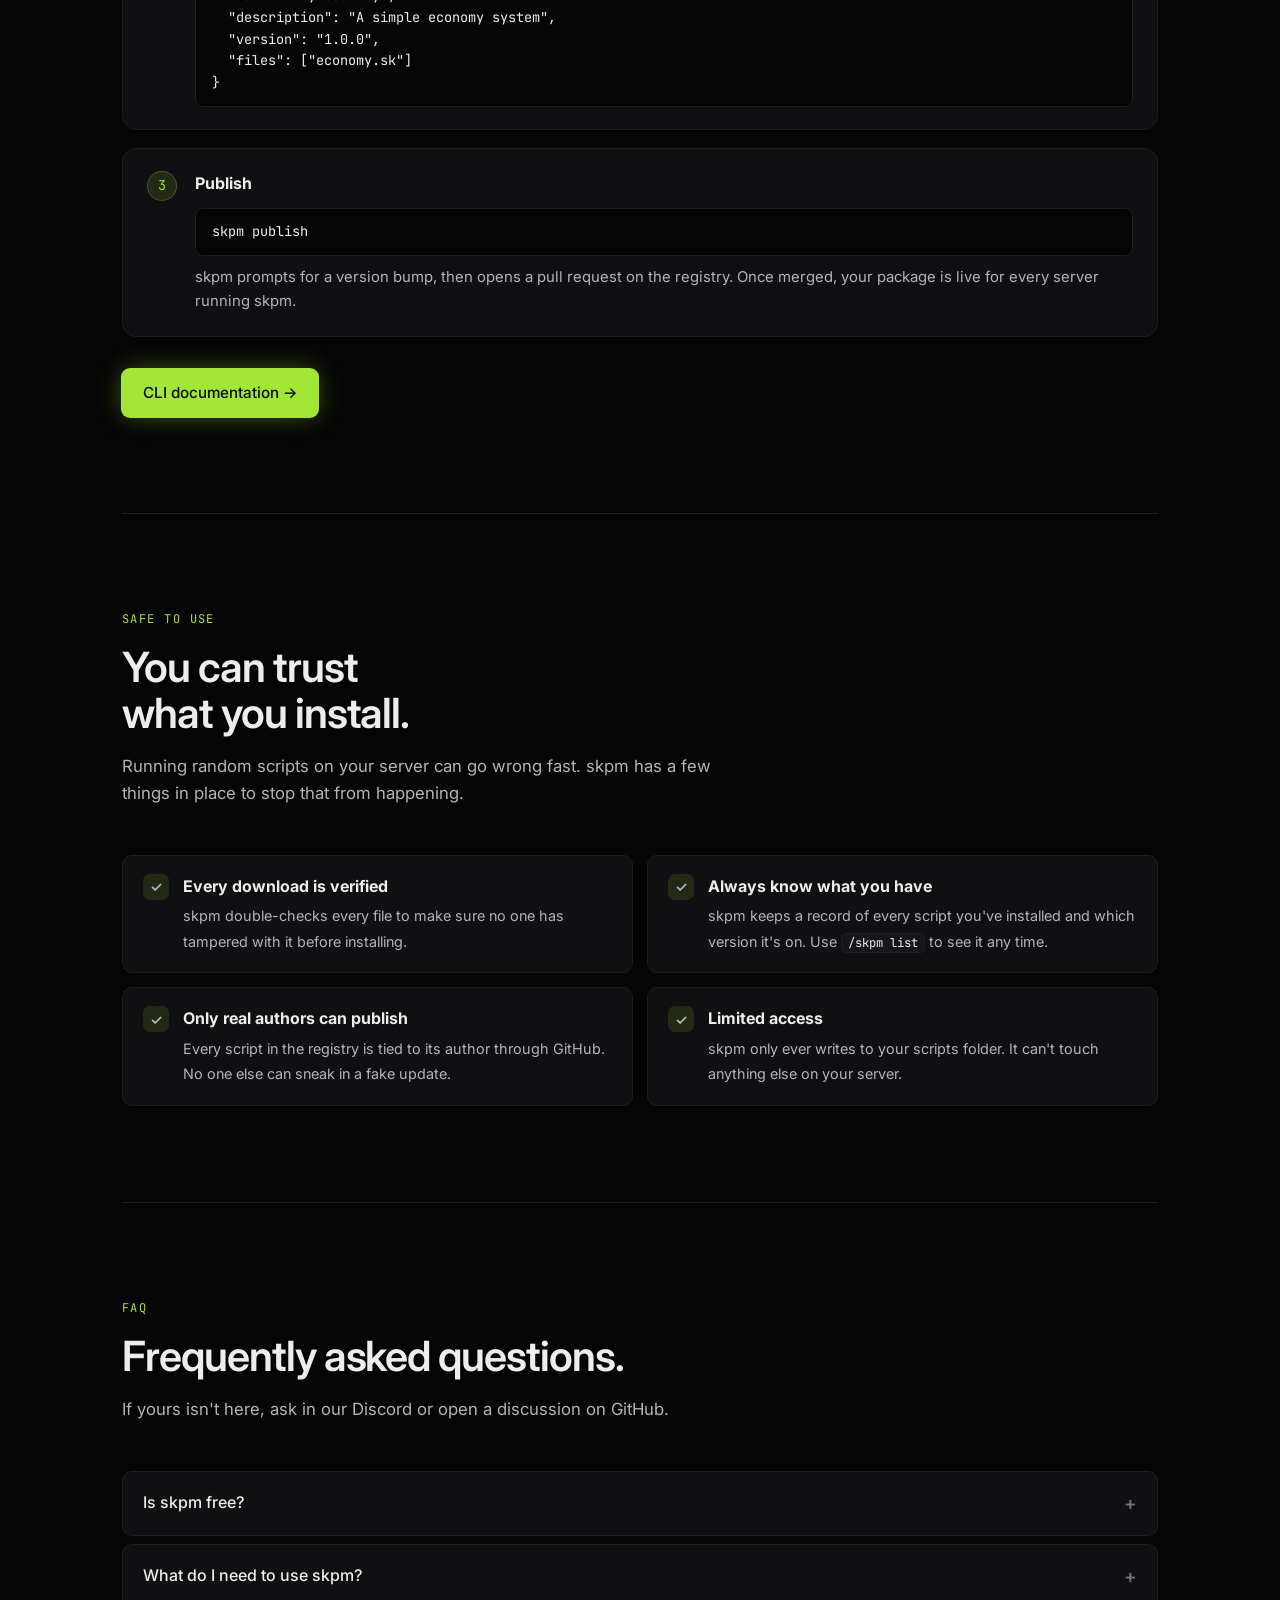
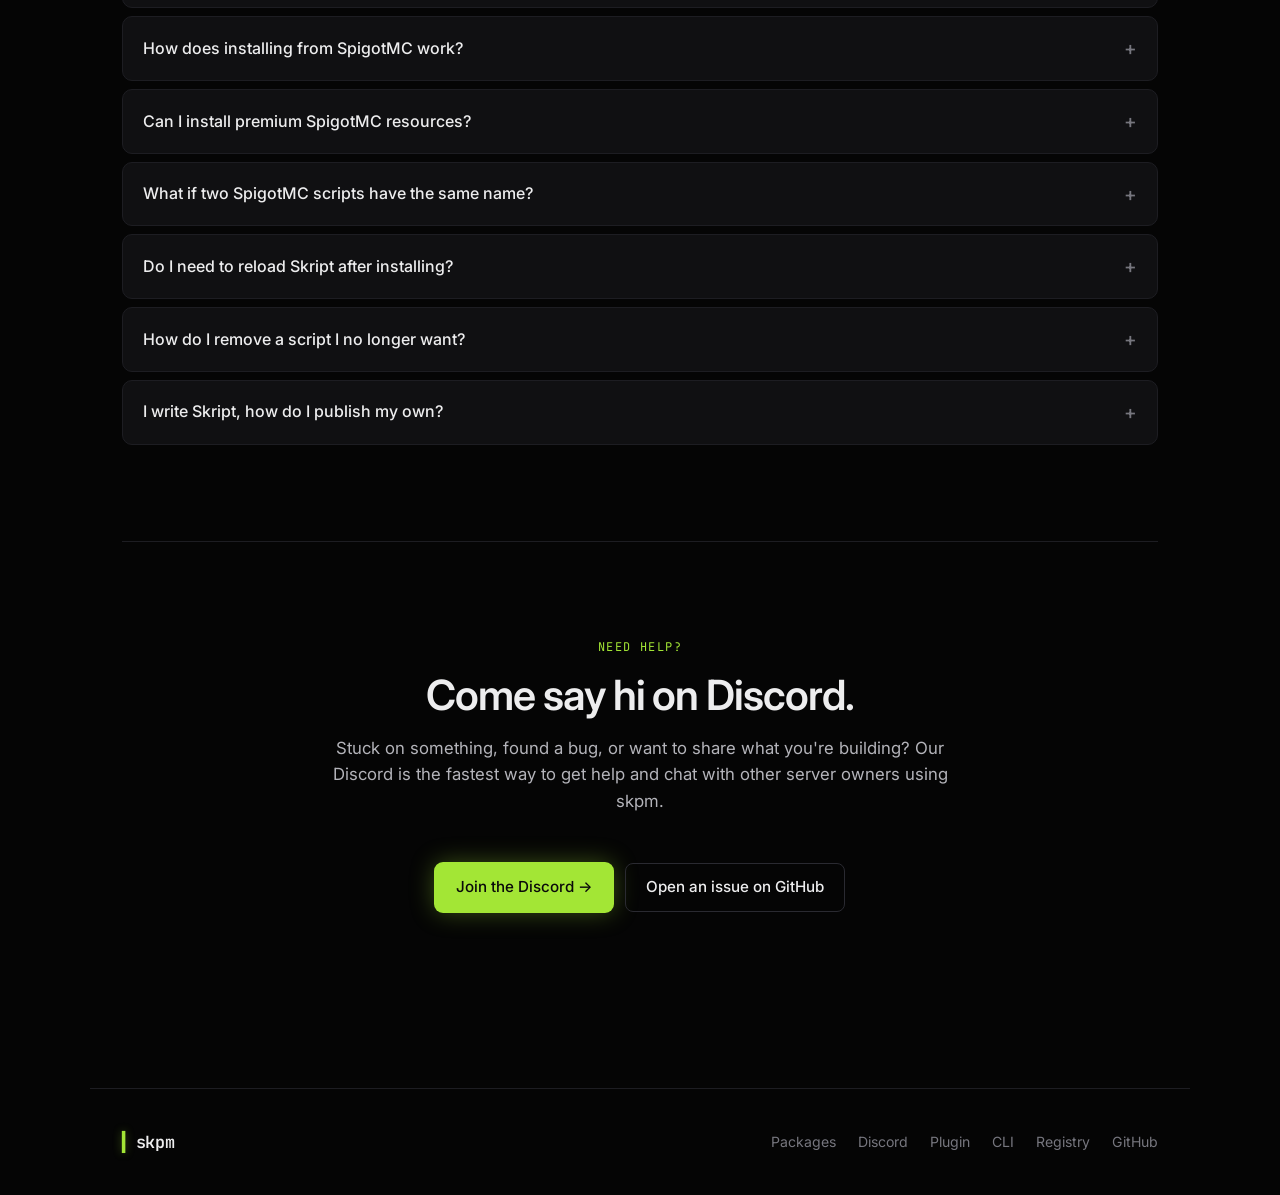
==== commit 5951e270: "redesign site with dark theme, comparison, FAQ, discord, and live stats" ====
--- a/index.html
+++ b/index.html
@@ -3,11 +3,11 @@
 <head>
   <meta charset="UTF-8" />
   <meta name="viewport" content="width=device-width, initial-scale=1.0" />
-  <title>skpm — The package manager for Skript</title>
-  <meta name="description" content="Install, share, and manage Skript packages directly from your Minecraft server." />
+  <title>skpm - The package manager for Skript</title>
+  <meta name="description" content="Install, share, and manage Skript packages on your Minecraft server. A package manager for Skript, with bonus SpigotMC support." />
   <link rel="preconnect" href="https://fonts.googleapis.com" />
   <link rel="preconnect" href="https://fonts.gstatic.com" crossorigin />
-  <link href="https://fonts.googleapis.com/css2?family=Inter:wght@400;500;600&family=JetBrains+Mono:wght@400;500&display=swap" rel="stylesheet" />
+  <link href="https://fonts.googleapis.com/css2?family=Inter:wght@400;500;600;700&family=JetBrains+Mono:wght@400;500&display=swap" rel="stylesheet" />
   <link rel="stylesheet" href="style.css" />
 </head>
 <body>
@@ -16,14 +16,13 @@
     <a href="/" class="logo">skpm</a>
     <nav>
       <a href="/packages.html">Packages</a>
-      <a href="#server-admins">For servers</a>
-      <a href="#spigotmc">SpigotMC</a>
-      <a href="#developers">For developers</a>
-      <a href="https://github.com/skpm-dev" target="_blank" rel="noopener">
+      <a href="#install">Install</a>
+      <a href="#commands">Commands</a>
+      <a href="#developers">For authors</a>
+      <a href="https://github.com/skpm-dev" target="_blank" rel="noopener" aria-label="GitHub">
         <svg width="18" height="18" viewBox="0 0 24 24" fill="currentColor">
           <path d="M12 0C5.37 0 0 5.37 0 12c0 5.31 3.435 9.795 8.205 11.385.6.105.825-.255.825-.57 0-.285-.015-1.23-.015-2.235-3.015.555-3.795-.735-4.035-1.41-.135-.345-.72-1.41-1.23-1.695-.42-.225-1.02-.78-.015-.795.945-.015 1.62.87 1.845 1.23 1.08 1.815 2.805 1.305 3.495.99.105-.78.42-1.305.765-1.605-2.67-.3-5.46-1.335-5.46-5.925 0-1.305.465-2.385 1.23-3.225-.12-.3-.54-1.53.12-3.18 0 0 1.005-.315 3.3 1.23.96-.27 1.98-.405 3-.405s2.04.135 3 .405c2.295-1.56 3.3-1.23 3.3-1.23.66 1.65.24 2.88.12 3.18.765.84 1.23 1.905 1.23 3.225 0 4.605-2.805 5.625-5.475 5.925.435.375.81 1.095.81 2.22 0 1.605-.015 2.895-.015 3.3 0 .315.225.69.825.57A12.02 12.02 0 0 0 24 12c0-6.63-5.37-12-12-12z"/>
         </svg>
-        GitHub
       </a>
     </nav>
   </header>
@@ -32,115 +31,170 @@
 
     <!-- Hero -->
     <section class="hero">
-      <div class="badge">Open source &middot; Free forever</div>
-      <h1>The package manager<br />for Skript.</h1>
-      <p class="subheading">Install community Skript packages on your server<br />without touching a single file.</p>
+      <div class="badge"><span class="dot"></span> Open source · Free forever</div>
+      <h1>The package manager<br/>for Skript.</h1>
+      <p class="subheading">Add Skript addons to your Minecraft server in seconds. No downloading files, no uploading to your host, no restarts. Just type a command in chat and it's done.</p>
       <div class="hero-ctas">
-        <a class="btn-primary" href="#server-admins">Get started →</a>
-        <a class="btn-ghost" href="https://github.com/skpm-dev" target="_blank" rel="noopener">View on GitHub</a>
-      </div>
-    </section>
-
-    <!-- Server admin section -->
-    <section id="server-admins">
-      <div class="section-label">For server admins</div>
-      <h2>Manage Skript packages<br />from inside the game.</h2>
-      <p class="section-sub">Drop the SKPM plugin into your server once. After that, every package is one command away.</p>
+        <a class="btn-primary" href="#install">Get started →</a>
+        <a class="btn-ghost" href="/packages.html">Browse packages</a>
+      </div>
+
+      <div class="terminal" aria-hidden="true">
+        <div class="terminal-bar">
+          <span class="dot"></span><span class="dot"></span><span class="dot"></span>
+          <span class="title">minecraft@server ~ skpm</span>
+        </div>
+        <div class="terminal-body" id="termBody"></div>
+      </div>
+    </section>
+
+    <!-- Stats -->
+    <div class="stats">
+      <div class="stats-grid">
+        <div>
+          <div class="stat-num live" id="statPackages">...</div>
+          <div class="stat-label">Packages on registry</div>
+        </div>
+        <div>
+          <div class="stat-num">SpigotMC</div>
+          <div class="stat-label">Direct install support</div>
+        </div>
+        <div>
+          <div class="stat-num">Safe</div>
+          <div class="stat-label">Every download verified</div>
+        </div>
+        <div>
+          <div class="stat-num">1 command</div>
+          <div class="stat-label">From browse to running</div>
+        </div>
+      </div>
+    </div>
+
+    <!-- The registry -->
+    <section id="install">
+      <div class="section-label">The skpm registry</div>
+      <h2>Find scripts and<br/>install them in chat.</h2>
+      <p class="section-sub">A growing collection of community-made Skript addons: economies, mini-games, chat plugins, mechanics, you name it. Pick one, type a command, and it's running on your server.</p>
+
+      <div class="split-grid">
+        <div class="source-card">
+          <div class="src-tag">Easy updates</div>
+          <h3>One command keeps you current.</h3>
+          <p>When an addon gets a new version, run <code>/skpm update</code> and skpm grabs the latest for you. No re-downloading, no replacing files manually.</p>
+          <div class="cmd-snippet">/skpm install economy</div>
+        </div>
+        <div class="source-card">
+          <div class="src-tag">Bonus: SpigotMC</div>
+          <h3>Install straight from SpigotMC, too.</h3>
+          <p>Found a free Skript resource on SpigotMC you want to try? skpm can grab it directly. Just give it the name or the resource ID.</p>
+          <div class="cmd-snippet">/skpm install spigotmc:friends</div>
+        </div>
+      </div>
+    </section>
+
+    <!-- Comparison -->
+    <section>
+      <div class="section-label">Why skpm</div>
+      <h2>The old way vs.<br/>one command.</h2>
+      <p class="section-sub">Installing Skript scripts has always been a chore. skpm cuts the whole process down to a single line.</p>
+
+      <div class="compare">
+        <div class="compare-col bad">
+          <h4>Without skpm</h4>
+          <ul>
+            <li><span class="mark">✕</span><span>Search forums and Discord servers for the script you want</span></li>
+            <li><span class="mark">✕</span><span>Download the file to your computer</span></li>
+            <li><span class="mark">✕</span><span>Open your hosting panel or FTP and upload it to the right folder</span></li>
+            <li><span class="mark">✕</span><span>Reload Skript and hope you put it in the right place</span></li>
+            <li><span class="mark">✕</span><span>Lose track of which scripts you've installed and where they came from</span></li>
+            <li><span class="mark">✕</span><span>Repeat the whole thing every time there's an update</span></li>
+          </ul>
+        </div>
+        <div class="compare-col good">
+          <h4>With skpm</h4>
+          <ul>
+            <li><span class="mark">✓</span><span>Type one command in chat, that's it</span></li>
+            <li><span class="mark">✓</span><span>The script downloads, installs, and starts running automatically</span></li>
+            <li><span class="mark">✓</span><span>See everything you've installed with <code>/skpm list</code></span></li>
+            <li><span class="mark">✓</span><span>Every download is checked to make sure it's the real, untampered file</span></li>
+            <li><span class="mark">✓</span><span>Update everything at once with <code>/skpm update</code></span></li>
+            <li><span class="mark">✓</span><span>Don't want it anymore? <code>/skpm remove</code> cleans it up for you</span></li>
+          </ul>
+        </div>
+      </div>
+    </section>
+
+    <!-- Setup -->
+    <section>
+      <div class="section-label">Get started in 60 seconds</div>
+      <h2>Setup is just<br/>one file.</h2>
+      <p class="section-sub">If you've ever installed a plugin on a Minecraft server, you already know how to set up skpm. Nothing to configure.</p>
 
       <div class="steps">
         <div class="step">
           <span class="step-num">1</span>
           <div class="step-content">
-            <strong>Install the SKPM plugin</strong>
-            <span>Download <code>SKPM.jar</code> and drop it in your <code>plugins/</code> folder, then restart.</span>
-            <a class="step-link" href="https://github.com/skpm-dev/plugin/releases" target="_blank" rel="noopener">Download latest release →</a>
+            <strong>Add the SKPM plugin to your server</strong>
+            <span>Download <code>SKPM.jar</code> and put it in your server's <code>plugins</code> folder, just like any other plugin. Then restart your server.</span>
+            <div class="code-block">
+              <a href="https://github.com/skpm-dev/plugin/releases" target="_blank" rel="noopener" style="color: var(--accent);">→ Download latest release</a>
+            </div>
           </div>
         </div>
         <div class="step">
           <span class="step-num">2</span>
           <div class="step-content">
-            <strong>Install packages from in-game</strong>
-            <span>That's it. No FTP, no file transfers, no manual reloads.</span>
-            <div class="chat-mock">
-              <div class="chat-line"><span class="chat-prompt">></span> <span class="chat-cmd">/skpm install economy</span></div>
-              <div class="chat-line chat-response"><span class="chat-tag">[SKPM]</span> Installing economy...</div>
-              <div class="chat-line chat-response"><span class="chat-tag">[SKPM]</span> Installed economy@1.0.2</div>
+            <strong>Install your first script</strong>
+            <span>Hop in-game (or use console) and try one of these. skpm takes care of everything else.</span>
+            <div class="code-block">
+<pre>/skpm install economy            <span style="color:var(--text-muted)"># from the skpm registry</span>
+/skpm install spigotmc:friends   <span style="color:var(--text-muted)"># from SpigotMC by name</span>
+/skpm install spigotmc:12345     <span style="color:var(--text-muted)"># from SpigotMC by ID</span></pre>
             </div>
           </div>
         </div>
       </div>
-
-      <h3>Commands</h3>
+    </section>
+
+    <!-- Commands -->
+    <section id="commands">
+      <div class="section-label">Commands</div>
+      <h2>The whole command list.</h2>
+      <p class="section-sub">Six of them, all you'll ever need.</p>
+
       <div class="command-grid">
         <div class="command-card">
-          <code>/skpm install &lt;package&gt;</code>
-          <p>Download, verify, and load a package from the skpm registry. Skript reloads automatically.</p>
-        </div>
-        <div class="command-card">
-          <code>/skpm install spigotmc:&lt;name|id&gt;</code>
-          <p>Install any free Skript resource directly from SpigotMC — no manual download needed.</p>
-        </div>
-        <div class="command-card">
-          <code>/skpm remove &lt;package&gt;</code>
-          <p>Uninstall a package and remove its scripts.</p>
-        </div>
-        <div class="command-card">
-          <code>/skpm update [package]</code>
-          <p>Update a package to the latest version, or omit to update all.</p>
+          <code>/skpm install &lt;name&gt;</code>
+          <p>Install a script from the skpm registry. It downloads, sets up, and starts running automatically.</p>
+        </div>
+        <div class="command-card">
+          <code>/skpm install spigotmc:&lt;name&gt;</code>
+          <p>Install any free Skript resource from SpigotMC by its name (or its resource ID).</p>
         </div>
         <div class="command-card">
           <code>/skpm search &lt;query&gt;</code>
-          <p>Search the registry for packages by name or description.</p>
+          <p>Look through the registry for scripts by name or what they do.</p>
         </div>
         <div class="command-card">
           <code>/skpm list</code>
-          <p>See every installed package and its version.</p>
-        </div>
-      </div>
-    </section>
-
-    <!-- SpigotMC section -->
-    <section id="spigotmc">
-      <div class="section-label">SpigotMC</div>
-      <h2>Install directly from<br />SpigotMC.</h2>
-      <p class="section-sub">Thousands of free Skript resources on SpigotMC, one command away. No manual downloads, no FTP, no copy-pasting files.</p>
-
-      <div class="steps">
-        <div class="step">
-          <span class="step-num">1</span>
-          <div class="step-content">
-            <strong>Install by name</strong>
-            <span>skpm searches SpigotMC and installs the matching free Skript resource automatically.</span>
-            <div class="chat-mock">
-              <div class="chat-line"><span class="chat-prompt">></span> <span class="chat-cmd">/skpm install spigotmc:friends</span></div>
-              <div class="chat-line chat-response"><span class="chat-tag">[SKPM]</span> Installing spigotmc:friends...</div>
-              <div class="chat-line chat-response"><span class="chat-tag">[SKPM]</span> Installed Friends (1.4.2) from SpigotMC</div>
-            </div>
-          </div>
-        </div>
-        <div class="step">
-          <span class="step-num">2</span>
-          <div class="step-content">
-            <strong>Multiple matches? Use the resource ID.</strong>
-            <span>If more than one resource shares a name, skpm lists them with their IDs so you can be precise.</span>
-            <div class="chat-mock">
-              <div class="chat-line"><span class="chat-prompt">></span> <span class="chat-cmd">/skpm install spigotmc:economy</span></div>
-              <div class="chat-line chat-response"><span class="chat-tag">[SKPM]</span> Multiple matches — use the resource ID:</div>
-              <div class="chat-line chat-response" style="padding-left:1.25rem"><span class="chat-cmd">#12345 — Economy Pro by AuthorA (2.1.0)</span></div>
-              <div class="chat-line chat-response" style="padding-left:1.25rem"><span class="chat-cmd">#67890 — SimpleEconomy by AuthorB (1.0.3)</span></div>
-              <div class="chat-line"><span class="chat-prompt">></span> <span class="chat-cmd">/skpm install spigotmc:12345</span></div>
-              <div class="chat-line chat-response"><span class="chat-tag">[SKPM]</span> Installed Economy Pro (2.1.0) from SpigotMC</div>
-            </div>
-          </div>
-        </div>
-      </div>
-    </section>
-
-    <!-- Developer section -->
+          <p>See every script you've installed and what version it's on.</p>
+        </div>
+        <div class="command-card">
+          <code>/skpm update [name]</code>
+          <p>Update a single script, or leave the name blank to update everything at once.</p>
+        </div>
+        <div class="command-card">
+          <code>/skpm remove &lt;name&gt;</code>
+          <p>Remove a script you don't want anymore. skpm cleans up after itself.</p>
+        </div>
+      </div>
+    </section>
+
+    <!-- Developers -->
     <section id="developers">
-      <div class="section-label">For script developers</div>
-      <h2>Publish your scripts<br />to the registry.</h2>
-      <p class="section-sub">The skpm CLI handles versioning, packaging, and publishing. One command gets your script in front of every server running skpm.</p>
+      <div class="section-label">For script authors</div>
+      <h2>Made a Skript addon?<br/>Publish it to the registry.</h2>
+      <p class="section-sub">If you write Skript and want others to use your work, the skpm CLI handles versioning, packaging, and publishing. One command gets your script in front of every server running skpm. <em>(This section is the technical bit. If you just want to install scripts, you can stop reading here.)</em></p>
 
       <div class="steps">
         <div class="step">
@@ -173,47 +227,105 @@
             <div class="code-block">
               <div class="code-line">skpm publish</div>
             </div>
-            <span>skpm prompts for a version bump, then opens a pull request on the registry. Once merged, your package is live.</span>
-          </div>
-        </div>
-      </div>
-
-      <a class="btn-primary" href="https://github.com/skpm-dev/cli" target="_blank" rel="noopener">CLI documentation →</a>
-    </section>
-
-    <!-- Trust section -->
-    <section class="trust">
-      <h2>Secure by default.</h2>
+            <span style="display:block; margin-top:10px;">skpm prompts for a version bump, then opens a pull request on the registry. Once merged, your package is live for every server running skpm.</span>
+          </div>
+        </div>
+      </div>
+
+      <div style="margin-top: 32px;">
+        <a class="btn-primary" href="https://github.com/skpm-dev/cli" target="_blank" rel="noopener">CLI documentation →</a>
+      </div>
+    </section>
+
+    <!-- Trust -->
+    <section>
+      <div class="section-label">Safe to use</div>
+      <h2>You can trust<br/>what you install.</h2>
+      <p class="section-sub">Running random scripts on your server can go wrong fast. skpm has a few things in place to stop that from happening.</p>
+
       <ul class="feature-list">
         <li>
-          <span class="feature-icon">&#10003;</span>
+          <span class="feature-icon">✓</span>
           <div>
-            <strong>SHA-256 verified</strong>
-            <span>Every file is checksummed against the registry before it's written to disk.</span>
+            <strong>Every download is verified</strong>
+            <span>skpm double-checks every file to make sure no one has tampered with it before installing.</span>
           </div>
         </li>
         <li>
-          <span class="feature-icon">&#10003;</span>
+          <span class="feature-icon">✓</span>
           <div>
-            <strong>Lockfile tracking</strong>
-            <span>Every install is recorded in <code>skript.lock</code> — name, version, and per-file integrity hashes.</span>
+            <strong>Always know what you have</strong>
+            <span>skpm keeps a record of every script you've installed and which version it's on. Use <code>/skpm list</code> to see it any time.</span>
           </div>
         </li>
         <li>
-          <span class="feature-icon">&#10003;</span>
+          <span class="feature-icon">✓</span>
           <div>
-            <strong>Ownership enforced</strong>
-            <span>GitHub identity verification means only the original author can publish new versions of a package.</span>
+            <strong>Only real authors can publish</strong>
+            <span>Every script in the registry is tied to its author through GitHub. No one else can sneak in a fake update.</span>
           </div>
         </li>
         <li>
-          <span class="feature-icon">&#10003;</span>
+          <span class="feature-icon">✓</span>
           <div>
-            <strong>Path-safe installs</strong>
-            <span>Package and file names are validated before touching the filesystem. No path traversal, ever.</span>
+            <strong>Limited access</strong>
+            <span>skpm only ever writes to your scripts folder. It can't touch anything else on your server.</span>
           </div>
         </li>
       </ul>
+    </section>
+
+    <!-- FAQ -->
+    <section id="faq">
+      <div class="section-label">FAQ</div>
+      <h2>Frequently asked questions.</h2>
+      <p class="section-sub">If yours isn't here, ask in our Discord or open a discussion on GitHub.</p>
+
+      <div class="faq">
+        <details>
+          <summary>Is skpm free?</summary>
+          <div class="answer">Yep, skpm is open source under the MIT license. Free for any server, commercial or otherwise. There's no paid tier, no telemetry, and no account required to install packages.</div>
+        </details>
+        <details>
+          <summary>What do I need to use skpm?</summary>
+          <div class="answer">A Minecraft server (Spigot, Paper, or similar) with the <a href="https://github.com/SkriptLang/Skript" target="_blank" rel="noopener" style="color:var(--accent)">Skript</a> plugin installed. skpm is a second plugin that works alongside Skript. Drop the jar in your <code>plugins</code> folder and restart, that's it.</div>
+        </details>
+        <details>
+          <summary>How does installing from SpigotMC work?</summary>
+          <div class="answer">skpm searches SpigotMC for the resource you asked for, downloads it, and sets it up on your server automatically. Updating and removing works exactly the same as registry scripts, so you don't have to think about where it came from.</div>
+        </details>
+        <details>
+          <summary>Can I install premium SpigotMC resources?</summary>
+          <div class="answer">No, only free resources. Paid SpigotMC resources require you to be signed in with the account that bought them, so you'll have to install those the usual way.</div>
+        </details>
+        <details>
+          <summary>What if two SpigotMC scripts have the same name?</summary>
+          <div class="answer">skpm will show you every match it found, each with its own resource ID. Pick the one you want and install it by ID, for example <code>/skpm install spigotmc:12345</code>.</div>
+        </details>
+        <details>
+          <summary>Do I need to reload Skript after installing?</summary>
+          <div class="answer">Nope, skpm reloads Skript for you. If something goes wrong with the script, skpm tells you and undoes the install, so your server doesn't end up in a broken state.</div>
+        </details>
+        <details>
+          <summary>How do I remove a script I no longer want?</summary>
+          <div class="answer">Just run <code>/skpm remove &lt;name&gt;</code>. skpm deletes the script's files and reloads Skript. Nothing left behind.</div>
+        </details>
+        <details>
+          <summary>I write Skript, how do I publish my own?</summary>
+          <div class="answer">If you're a script author, see the <a href="#developers" style="color:var(--accent)">For authors</a> section above. The short version: install the skpm CLI, add a small config file to your project, and run <code>skpm publish</code>. After your submission is reviewed, anyone running skpm can install it by name.</div>
+        </details>
+      </div>
+    </section>
+
+    <!-- Community / support -->
+    <section id="community" style="text-align:center;">
+      <div class="section-label">Need help?</div>
+      <h2>Come say hi on Discord.</h2>
+      <p class="section-sub" style="margin-left:auto; margin-right:auto;">Stuck on something, found a bug, or want to share what you're building? Our Discord is the fastest way to get help and chat with other server owners using skpm.</p>
+      <div class="hero-ctas" style="margin-bottom:0;">
+        <a class="btn-primary" href="https://discord.gg/WTT6FSsjCR" target="_blank" rel="noopener">Join the Discord →</a>
+        <a class="btn-ghost" href="https://github.com/skpm-dev" target="_blank" rel="noopener">Open an issue on GitHub</a>
+      </div>
     </section>
 
   </main>
@@ -221,6 +333,8 @@
   <footer>
     <a href="/" class="logo">skpm</a>
     <div class="footer-links">
+      <a href="/packages.html">Packages</a>
+      <a href="https://discord.gg/WTT6FSsjCR" target="_blank" rel="noopener">Discord</a>
       <a href="https://github.com/skpm-dev/plugin" target="_blank" rel="noopener">Plugin</a>
       <a href="https://github.com/skpm-dev/cli" target="_blank" rel="noopener">CLI</a>
       <a href="https://github.com/skpm-dev/registry" target="_blank" rel="noopener">Registry</a>
@@ -228,5 +342,103 @@
     </div>
   </footer>
 
+  <script>
+    // Animated terminal
+    (function() {
+      const body = document.getElementById('termBody');
+      if (!body) return;
+
+      const sequence = [
+        { type: 'prompt', text: '$ ', delay: 200 },
+        { type: 'cmd', text: '/skpm install economy', delay: 80, typed: true },
+        { type: 'newline' },
+        { type: 'out', text: '[SKPM] Resolving economy from registry...', delay: 400 },
+        { type: 'newline' },
+        { type: 'out', text: '[SKPM] Verifying SHA-256... ', delay: 400 },
+        { type: 'ok', text: 'ok', delay: 200 },
+        { type: 'newline' },
+        { type: 'ok', text: '[SKPM] ✓ Installed economy@1.0.2', delay: 300 },
+        { type: 'newline' },
+        { type: 'pause', delay: 800 },
+        { type: 'prompt', text: '$ ', delay: 0 },
+        { type: 'cmd', text: '/skpm install spigotmc:friends', delay: 70, typed: true },
+        { type: 'newline' },
+        { type: 'out', text: '[SKPM] Searching SpigotMC for "friends"...', delay: 500 },
+        { type: 'newline' },
+        { type: 'out', text: '[SKPM] Found resource #41234 (Friends by SkriptDev)', delay: 400 },
+        { type: 'newline' },
+        { type: 'ok', text: '[SKPM] ✓ Installed Friends (1.4.2) from SpigotMC', delay: 300 },
+        { type: 'newline' },
+        { type: 'pause', delay: 1200 },
+      ];
+
+      let cursor = document.createElement('span');
+      cursor.className = 'cursor';
+
+      function reset() {
+        body.innerHTML = '';
+        body.appendChild(cursor);
+      }
+
+      function append(node) {
+        body.insertBefore(node, cursor);
+      }
+
+      function span(cls, text) {
+        const s = document.createElement('span');
+        s.className = cls;
+        s.textContent = text;
+        return s;
+      }
+
+      async function sleep(ms) { return new Promise(r => setTimeout(r, ms)); }
+
+      async function typeInto(parent, text, perCharMs) {
+        for (const ch of text) {
+          parent.textContent += ch;
+          await sleep(perCharMs);
+        }
+      }
+
+      async function run() {
+        while (true) {
+          reset();
+          for (const step of sequence) {
+            if (step.type === 'newline') {
+              append(document.createElement('br'));
+              continue;
+            }
+            if (step.type === 'pause') {
+              await sleep(step.delay);
+              continue;
+            }
+            if (step.typed) {
+              const s = span(step.type, '');
+              append(s);
+              await typeInto(s, step.text, step.delay);
+            } else {
+              append(span(step.type, step.text));
+              await sleep(step.delay || 0);
+            }
+          }
+          await sleep(1500);
+        }
+      }
+      run();
+    })();
+
+    // Live package count
+    (function() {
+      const el = document.getElementById('statPackages');
+      if (!el) return;
+      fetch('https://registry.skpm.org/packages')
+        .then(r => r.ok ? r.json() : Promise.reject())
+        .then(pkgs => {
+          if (Array.isArray(pkgs)) el.textContent = pkgs.length.toLocaleString();
+        })
+        .catch(() => { el.textContent = '?'; });
+    })();
+  </script>
+
 </body>
 </html>
--- a/style.css
+++ b/style.css
@@ -1,438 +1,545 @@
-*, *::before, *::after {
-  box-sizing: border-box;
+/* =========================
+   skpm — base styles
+   ========================= */
+
+:root {
+  --bg: #050505;
+  --bg-elev: #0c0c0d;
+  --surface: #101012;
+  --surface-2: #15151a;
+  --border: #1d1d22;
+  --border-strong: #2a2a31;
+  --text: #ededee;
+  --text-dim: #b4b4ba;
+  --text-muted: #76767e;
+  --accent: #a3e635;
+  --accent-soft: rgba(163, 230, 53, 0.12);
+  --accent-glow: rgba(163, 230, 53, 0.35);
+  --danger: #f87171;
+  --radius: 10px;
+  --radius-lg: 14px;
+  --maxw: 1100px;
+  --mono: 'JetBrains Mono', ui-monospace, SFMono-Regular, Menlo, monospace;
+  --sans: 'Inter', -apple-system, BlinkMacSystemFont, system-ui, sans-serif;
+}
+
+* { box-sizing: border-box; }
+
+html, body {
   margin: 0;
   padding: 0;
-}
-
-:root {
-  --bg: #0d0d0f;
-  --surface: #141417;
-  --surface-raised: #1a1a1f;
-  --border: #222226;
-  --text: #e8e8ec;
-  --muted: #7a7a8a;
-  --accent: #5b6fff;
-  --accent-dim: rgba(91, 111, 255, 0.1);
-  --green: #3dd68c;
-  --font: 'Inter', system-ui, sans-serif;
-  --mono: 'JetBrains Mono', 'Fira Code', monospace;
-}
-
-html { scroll-behavior: smooth; }
-
-body {
   background: var(--bg);
   color: var(--text);
-  font-family: var(--font);
+  font-family: var(--sans);
   font-size: 16px;
   line-height: 1.6;
   -webkit-font-smoothing: antialiased;
-}
-
-/* ── Header ── */
-
+  text-rendering: optimizeLegibility;
+}
+
+body {
+  background:
+    radial-gradient(1200px 600px at 50% -200px, rgba(163, 230, 53, 0.08), transparent 60%),
+    radial-gradient(800px 500px at 90% 10%, rgba(96, 165, 250, 0.05), transparent 60%),
+    var(--bg);
+  min-height: 100vh;
+}
+
+a { color: inherit; text-decoration: none; }
+code, pre { font-family: var(--mono); }
+
+::selection { background: var(--accent); color: #0a0a0a; }
+
+/* Header */
 header {
-  display: flex;
-  align-items: center;
-  justify-content: space-between;
-  padding: 1.1rem 2rem;
-  border-bottom: 1px solid var(--border);
   position: sticky;
   top: 0;
-  background: rgba(13, 13, 15, 0.88);
-  backdrop-filter: blur(14px);
-  z-index: 10;
-}
-
+  z-index: 50;
+  display: flex;
+  align-items: center;
+  justify-content: space-between;
+  padding: 14px 32px;
+  background: rgba(5, 5, 5, 0.7);
+  backdrop-filter: saturate(180%) blur(14px);
+  -webkit-backdrop-filter: saturate(180%) blur(14px);
+  border-bottom: 1px solid var(--border);
+}
 .logo {
   font-family: var(--mono);
+  font-weight: 600;
   font-size: 1.05rem;
+  letter-spacing: -0.02em;
+  color: var(--text);
+}
+.logo::before {
+  content: "▍";
+  color: var(--accent);
+  margin-right: 4px;
+  text-shadow: 0 0 8px var(--accent-glow);
+}
+nav { display: flex; align-items: center; gap: 6px; }
+nav a {
+  color: var(--text-dim);
+  font-size: 0.9rem;
+  padding: 8px 12px;
+  border-radius: 8px;
+  display: inline-flex;
+  align-items: center;
+  gap: 6px;
+  transition: color 0.15s, background 0.15s;
+}
+nav a:hover { color: var(--text); background: var(--surface); }
+nav a.nav-active { color: var(--text); background: var(--surface); }
+
+/* Layout */
+main { max-width: var(--maxw); margin: 0 auto; padding: 0 32px; }
+section { padding: 96px 0; border-top: 1px solid var(--border); }
+section:first-of-type { border-top: 0; }
+
+.section-label {
+  font-family: var(--mono);
+  font-size: 0.75rem;
+  letter-spacing: 0.12em;
+  text-transform: uppercase;
+  color: var(--accent);
+  margin-bottom: 16px;
+}
+
+h1, h2, h3 { font-weight: 600; letter-spacing: -0.025em; margin: 0; line-height: 1.1; }
+h2 { font-size: clamp(2rem, 4vw, 2.6rem); margin-bottom: 16px; }
+h3 { font-size: 1.15rem; margin: 32px 0 16px; }
+
+p { margin: 0 0 16px; color: var(--text-dim); }
+.section-sub { color: var(--text-dim); max-width: 620px; font-size: 1.05rem; margin-bottom: 48px; }
+
+/* Hero */
+.hero { padding: 120px 0 80px; text-align: center; border-top: 0; }
+.hero h1 {
+  font-size: clamp(2.6rem, 6vw, 4.5rem);
+  margin: 18px 0 20px;
+  background: linear-gradient(180deg, #fff 0%, #9ca3af 130%);
+  -webkit-background-clip: text;
+  background-clip: text;
+  color: transparent;
+}
+.hero .subheading { font-size: 1.15rem; color: var(--text-dim); max-width: 580px; margin: 0 auto 36px; }
+.badge {
+  display: inline-flex;
+  align-items: center;
+  gap: 8px;
+  font-size: 0.8rem;
+  font-family: var(--mono);
+  color: var(--text-dim);
+  padding: 6px 12px;
+  border-radius: 999px;
+  border: 1px solid var(--border);
+  background: var(--surface);
+}
+.badge .dot {
+  width: 6px; height: 6px; border-radius: 50%;
+  background: var(--accent);
+  box-shadow: 0 0 8px var(--accent-glow);
+}
+.hero-ctas { display: flex; justify-content: center; gap: 12px; flex-wrap: wrap; margin-bottom: 56px; }
+
+.btn-primary, .btn-ghost {
+  display: inline-flex;
+  align-items: center;
+  gap: 8px;
+  padding: 11px 20px;
+  border-radius: 8px;
+  font-size: 0.95rem;
   font-weight: 500;
-  color: var(--text);
-  letter-spacing: -0.02em;
-  text-decoration: none;
-}
-
-nav {
+  font-family: inherit;
+  cursor: pointer;
+  border: 1px solid transparent;
+  transition: transform 0.08s, background 0.15s, border-color 0.15s;
+}
+.btn-primary {
+  background: var(--accent);
+  color: #0a0a0a;
+  box-shadow: 0 0 0 1px var(--accent), 0 0 24px var(--accent-glow);
+}
+.btn-primary:hover { transform: translateY(-1px); }
+.btn-ghost { background: transparent; color: var(--text); border-color: var(--border-strong); }
+.btn-ghost:hover { background: var(--surface); border-color: var(--accent); }
+
+/* Hero terminal */
+.terminal {
+  max-width: 720px;
+  margin: 0 auto;
+  background: var(--bg-elev);
+  border: 1px solid var(--border);
+  border-radius: var(--radius-lg);
+  overflow: hidden;
+  box-shadow:
+    0 1px 0 rgba(255,255,255,0.04) inset,
+    0 30px 80px -20px rgba(0,0,0,0.6),
+    0 0 0 1px rgba(163, 230, 53, 0.06);
+  text-align: left;
+}
+.terminal-bar {
   display: flex;
   align-items: center;
-  gap: 1.75rem;
-}
-
-nav a {
-  color: var(--muted);
-  text-decoration: none;
-  font-size: 0.875rem;
-  transition: color 0.15s;
+  gap: 6px;
+  padding: 10px 14px;
+  background: var(--surface);
+  border-bottom: 1px solid var(--border);
+}
+.terminal-bar .dot { width: 11px; height: 11px; border-radius: 50%; background: #2a2a31; }
+.terminal-bar .title { margin-left: 8px; font-family: var(--mono); font-size: 0.78rem; color: var(--text-muted); }
+.terminal-body {
+  padding: 18px 20px 22px;
+  font-family: var(--mono);
+  font-size: 0.9rem;
+  line-height: 1.7;
+  min-height: 220px;
+}
+.terminal-body .line { white-space: pre-wrap; }
+.terminal-body .prompt { color: var(--accent); }
+.terminal-body .cmd { color: var(--text); }
+.terminal-body .out { color: var(--text-dim); }
+.terminal-body .tag { color: var(--accent); }
+.terminal-body .ok { color: #4ade80; }
+.cursor {
+  display: inline-block;
+  width: 8px; height: 1.05em;
+  background: var(--accent);
+  vertical-align: text-bottom;
+  margin-left: 2px;
+  animation: blink 1.05s steps(2) infinite;
+}
+@keyframes blink { 50% { opacity: 0; } }
+
+/* Stats strip */
+.stats { padding: 32px 0; border-top: 1px solid var(--border); border-bottom: 1px solid var(--border); }
+.stats-grid { display: grid; grid-template-columns: repeat(4, 1fr); gap: 24px; text-align: center; }
+.stat-num { font-family: var(--mono); font-size: clamp(1.6rem, 3vw, 2.2rem); font-weight: 600; color: var(--text); }
+.stat-num.live { color: var(--accent); }
+.stat-label { font-size: 0.78rem; text-transform: uppercase; letter-spacing: 0.1em; color: var(--text-muted); margin-top: 6px; }
+
+/* Two-source split */
+.split-grid { display: grid; grid-template-columns: 1fr 1fr; gap: 18px; }
+.source-card {
+  background: var(--surface);
+  border: 1px solid var(--border);
+  border-radius: var(--radius-lg);
+  padding: 28px;
+  transition: border-color 0.15s;
+  position: relative;
+  overflow: hidden;
+}
+.source-card:hover { border-color: var(--border-strong); }
+.source-card::before {
+  content: "";
+  position: absolute;
+  inset: 0;
+  background: radial-gradient(400px 200px at 0% 0%, var(--accent-soft), transparent 60%);
+  opacity: 0;
+  transition: opacity 0.3s;
+  pointer-events: none;
+}
+.source-card:hover::before { opacity: 1; }
+.source-card .src-tag {
+  font-family: var(--mono);
+  font-size: 0.72rem;
+  text-transform: uppercase;
+  letter-spacing: 0.1em;
+  color: var(--accent);
+  margin-bottom: 10px;
+}
+.source-card h3 { margin: 0 0 8px; font-size: 1.4rem; }
+.source-card p { margin: 0 0 18px; }
+.source-card .cmd-snippet {
+  font-family: var(--mono);
+  font-size: 0.85rem;
+  background: var(--bg);
+  border: 1px solid var(--border);
+  border-radius: 8px;
+  padding: 10px 14px;
+  color: var(--text);
   display: flex;
   align-items: center;
-  gap: 0.35rem;
-}
-
-nav a:hover { color: var(--text); }
-nav a.nav-active { color: var(--text); }
-
-/* ── Layout ── */
-
-main {
-  max-width: 820px;
-  margin: 0 auto;
-  padding: 0 2rem;
-}
-
-section {
-  padding: 5rem 0;
-  border-bottom: 1px solid var(--border);
-}
-
-section:last-child { border-bottom: none; }
-
-/* ── Hero ── */
-
-.hero {
-  padding-top: 6.5rem;
-  padding-bottom: 6rem;
+  gap: 8px;
+}
+.source-card .cmd-snippet::before { content: "$"; color: var(--accent); }
+
+/* Comparison */
+.compare { display: grid; grid-template-columns: 1fr 1fr; gap: 16px; margin-top: 8px; }
+.compare-col { border: 1px solid var(--border); border-radius: var(--radius-lg); padding: 24px 26px; background: var(--surface); }
+.compare-col.bad { background: linear-gradient(180deg, var(--surface), rgba(248, 113, 113, 0.04)); }
+.compare-col.good {
+  background: linear-gradient(180deg, var(--surface), rgba(163, 230, 53, 0.05));
+  border-color: rgba(163, 230, 53, 0.25);
+}
+.compare-col h4 {
+  margin: 0 0 18px;
+  font-size: 0.85rem;
+  font-family: var(--mono);
+  text-transform: uppercase;
+  letter-spacing: 0.1em;
+  color: var(--text-muted);
+}
+.compare-col.good h4 { color: var(--accent); }
+.compare-col ul { list-style: none; padding: 0; margin: 0; }
+.compare-col li {
+  display: flex; gap: 10px;
+  padding: 9px 0;
+  font-size: 0.92rem;
+  color: var(--text-dim);
+  border-top: 1px dashed var(--border);
+}
+.compare-col li:first-child { border-top: 0; }
+.compare-col .mark {
+  flex-shrink: 0;
+  width: 18px; height: 18px;
+  border-radius: 50%;
+  display: inline-flex;
+  align-items: center;
+  justify-content: center;
+  font-size: 0.7rem;
+  margin-top: 2px;
+}
+.compare-col.bad .mark { background: rgba(248, 113, 113, 0.15); color: var(--danger); }
+.compare-col.good .mark { background: var(--accent-soft); color: var(--accent); }
+
+/* Commands grid */
+.command-grid { display: grid; grid-template-columns: repeat(auto-fill, minmax(280px, 1fr)); gap: 14px; }
+.command-card {
+  background: var(--surface);
+  border: 1px solid var(--border);
+  border-radius: var(--radius);
+  padding: 18px 20px;
+  transition: border-color 0.15s;
+}
+.command-card:hover { border-color: var(--border-strong); }
+.command-card code { display: block; font-size: 0.85rem; color: var(--accent); margin-bottom: 8px; }
+.command-card p { margin: 0; font-size: 0.88rem; color: var(--text-dim); }
+
+/* Steps */
+.steps { display: flex; flex-direction: column; gap: 18px; }
+.step {
+  display: flex; gap: 18px;
+  background: var(--surface);
+  border: 1px solid var(--border);
+  border-radius: var(--radius-lg);
+  padding: 22px 24px;
+}
+.step-num {
+  flex-shrink: 0;
+  width: 30px; height: 30px;
+  border-radius: 50%;
+  background: var(--accent-soft);
+  color: var(--accent);
+  font-family: var(--mono);
+  font-size: 0.85rem;
+  display: inline-flex;
+  align-items: center;
+  justify-content: center;
+  border: 1px solid rgba(163, 230, 53, 0.25);
+}
+.step-content { flex: 1; min-width: 0; }
+.step-content strong { display: block; font-size: 1rem; margin-bottom: 6px; color: var(--text); }
+.step-content > span { color: var(--text-dim); font-size: 0.93rem; }
+.code-block {
+  margin-top: 12px;
+  background: var(--bg);
+  border: 1px solid var(--border);
+  border-radius: 8px;
+  padding: 12px 16px;
+  overflow-x: auto;
+}
+.code-block pre, .code-block .code-line {
+  margin: 0;
+  font-family: var(--mono);
+  font-size: 0.85rem;
+  color: var(--text);
+  white-space: pre;
+}
+
+/* Feature list */
+.feature-list {
+  list-style: none; padding: 0; margin: 0;
+  display: grid; grid-template-columns: repeat(2, 1fr); gap: 14px;
+}
+.feature-list li {
+  display: flex; gap: 14px;
+  padding: 18px 20px;
+  background: var(--surface);
+  border: 1px solid var(--border);
+  border-radius: var(--radius);
+}
+.feature-icon {
+  flex-shrink: 0;
+  width: 26px; height: 26px;
+  border-radius: 7px;
+  background: var(--accent-soft);
+  color: var(--accent);
+  display: inline-flex;
+  align-items: center;
+  justify-content: center;
+  font-weight: 600;
+}
+.feature-list li strong { display: block; margin-bottom: 4px; color: var(--text); }
+.feature-list li span { color: var(--text-dim); font-size: 0.9rem; }
+
+/* FAQ */
+.faq { display: flex; flex-direction: column; gap: 8px; }
+.faq details {
+  background: var(--surface);
+  border: 1px solid var(--border);
+  border-radius: var(--radius);
+  transition: border-color 0.15s;
+}
+.faq details[open] { border-color: var(--border-strong); }
+.faq summary {
+  list-style: none;
+  cursor: pointer;
+  padding: 16px 20px;
+  font-weight: 500;
+  color: var(--text);
+  display: flex;
+  justify-content: space-between;
+  align-items: center;
+  gap: 16px;
+}
+.faq summary::-webkit-details-marker { display: none; }
+.faq summary::after {
+  content: "+";
+  color: var(--text-muted);
+  font-size: 1.2rem;
+  transition: transform 0.2s;
+}
+.faq details[open] summary::after { content: "−"; }
+.faq .answer {
+  padding: 0 20px 18px;
+  color: var(--text-dim);
+  font-size: 0.93rem;
+  line-height: 1.65;
+}
+
+/* Inline code */
+p code, .step-content code, span code, li code, .answer code {
+  font-size: 0.85em;
+  background: var(--surface-2);
+  border: 1px solid var(--border);
+  padding: 1px 6px;
+  border-radius: 5px;
+  color: var(--text);
+}
+
+/* Footer */
+footer {
+  max-width: var(--maxw);
+  margin: 80px auto 0;
+  padding: 40px 32px;
+  border-top: 1px solid var(--border);
+  display: flex;
+  justify-content: space-between;
+  align-items: center;
+  flex-wrap: wrap;
+  gap: 16px;
+}
+.footer-links { display: flex; gap: 22px; flex-wrap: wrap; }
+.footer-links a { font-size: 0.88rem; color: var(--text-muted); transition: color 0.15s; }
+.footer-links a:hover { color: var(--text); }
+
+/* Packages page */
+.packages-hero { padding: 80px 0 32px; text-align: center; }
+.packages-hero h1 {
+  font-size: clamp(2rem, 4vw, 2.8rem);
+  margin-bottom: 12px;
+  background: linear-gradient(180deg, #fff 0%, #9ca3af 130%);
+  -webkit-background-clip: text;
+  background-clip: text;
+  color: transparent;
+}
+.packages-hero p { color: var(--text-dim); }
+.search-bar { display: flex; justify-content: center; margin-bottom: 16px; }
+.search-bar input {
+  width: 100%;
+  max-width: 520px;
+  padding: 12px 16px;
+  border: 1px solid var(--border);
+  border-radius: 10px;
+  background: var(--surface);
+  color: var(--text);
+  font-family: inherit;
+  font-size: 0.95rem;
+  outline: none;
+  transition: border-color 0.15s, box-shadow 0.15s;
+}
+.search-bar input::placeholder { color: var(--text-muted); }
+.search-bar input:focus {
+  border-color: var(--accent);
+  box-shadow: 0 0 0 3px var(--accent-soft);
+}
+.count-label {
   text-align: center;
-}
-
-.badge {
-  display: inline-block;
-  font-size: 0.75rem;
-  font-weight: 500;
-  letter-spacing: 0.04em;
-  color: var(--muted);
-  background: var(--surface);
-  border: 1px solid var(--border);
-  border-radius: 100px;
-  padding: 0.3rem 0.85rem;
-  margin-bottom: 1.75rem;
-}
-
-h1 {
-  font-size: clamp(2.4rem, 5.5vw, 3.4rem);
-  font-weight: 600;
-  line-height: 1.12;
-  letter-spacing: -0.035em;
-  margin-bottom: 1.25rem;
-}
-
-.subheading {
-  font-size: 1.1rem;
-  color: var(--muted);
-  line-height: 1.7;
-  margin-bottom: 2.25rem;
-}
-
-.hero-ctas {
-  display: flex;
-  align-items: center;
-  justify-content: center;
-  gap: 0.875rem;
-  flex-wrap: wrap;
-}
-
-/* ── Buttons ── */
-
-.btn-primary {
-  display: inline-flex;
-  align-items: center;
-  background: var(--accent);
-  color: #fff;
-  border-radius: 8px;
-  padding: 0.65rem 1.2rem;
-  font-size: 0.9rem;
-  font-weight: 500;
-  text-decoration: none;
-  transition: opacity 0.15s;
-}
-
-.btn-primary:hover { opacity: 0.88; }
-
-.btn-ghost {
-  display: inline-flex;
-  align-items: center;
-  gap: 0.35rem;
-  color: var(--muted);
-  border: 1px solid var(--border);
-  border-radius: 8px;
-  padding: 0.65rem 1.2rem;
-  font-size: 0.9rem;
-  font-weight: 500;
-  text-decoration: none;
-  transition: color 0.15s, border-color 0.15s;
-}
-
-.btn-ghost:hover {
-  color: var(--text);
-  border-color: #444;
-}
-
-/* ── Section headers ── */
-
-.section-label {
-  font-size: 0.72rem;
-  font-weight: 600;
-  letter-spacing: 0.1em;
-  text-transform: uppercase;
-  color: var(--accent);
-  margin-bottom: 1rem;
-}
-
-h2 {
-  font-size: clamp(1.6rem, 3.5vw, 2.1rem);
-  font-weight: 600;
-  letter-spacing: -0.025em;
-  line-height: 1.2;
-  margin-bottom: 1rem;
-}
-
-h3 {
-  font-size: 1rem;
-  font-weight: 600;
-  letter-spacing: -0.01em;
-  margin: 2.5rem 0 1rem;
-}
-
-.section-sub {
-  color: var(--muted);
-  font-size: 0.975rem;
-  line-height: 1.7;
-  margin-bottom: 2.5rem;
-  max-width: 560px;
-}
-
-/* ── Steps ── */
-
-.steps {
+  color: var(--text-muted);
+  font-size: 0.82rem;
+  font-family: var(--mono);
+  margin-bottom: 28px;
+}
+.packages-grid {
+  display: grid;
+  grid-template-columns: repeat(auto-fill, minmax(300px, 1fr));
+  gap: 14px;
+  margin-bottom: 80px;
+}
+.pkg-card {
+  background: var(--surface);
+  border: 1px solid var(--border);
+  border-radius: var(--radius);
+  padding: 18px 20px 16px;
   display: flex;
   flex-direction: column;
-  gap: 2rem;
-  margin-bottom: 1rem;
-}
-
-.step {
-  display: flex;
-  gap: 1.25rem;
-  align-items: flex-start;
-}
-
-.step-num {
-  flex-shrink: 0;
-  width: 28px;
-  height: 28px;
-  border-radius: 50%;
-  background: var(--surface);
-  border: 1px solid var(--border);
-  display: flex;
-  align-items: center;
-  justify-content: center;
-  font-size: 0.75rem;
-  font-weight: 600;
-  color: var(--muted);
-  margin-top: 0.1rem;
-}
-
-.step-content {
-  display: flex;
-  flex-direction: column;
-  gap: 0.5rem;
-  flex: 1;
-}
-
-.step-content strong {
-  font-size: 0.95rem;
-  font-weight: 500;
-}
-
-.step-content span {
-  font-size: 0.875rem;
-  color: var(--muted);
-  line-height: 1.6;
-}
-
-.step-content code {
-  font-family: var(--mono);
-  font-size: 0.82rem;
-  background: var(--surface);
-  border: 1px solid var(--border);
+  gap: 8px;
+  transition: border-color 0.15s, transform 0.15s;
+}
+.pkg-card:hover { border-color: var(--border-strong); transform: translateY(-1px); }
+.pkg-header { display: flex; align-items: baseline; justify-content: space-between; gap: 10px; }
+.pkg-name { font-family: var(--mono); font-size: 0.95rem; font-weight: 500; color: var(--text); }
+.pkg-version {
+  font-size: 0.7rem;
+  color: var(--accent);
+  background: var(--accent-soft);
+  border: 1px solid rgba(163, 230, 53, 0.2);
   border-radius: 4px;
-  padding: 0.1em 0.35em;
-  color: var(--text);
-}
-
-.step-link {
-  font-size: 0.85rem;
-  color: var(--accent);
-  text-decoration: none;
-  width: fit-content;
-}
-
-.step-link:hover { text-decoration: underline; }
-
-/* ── Chat mock ── */
-
-.chat-mock {
-  background: var(--surface);
-  border: 1px solid var(--border);
-  border-radius: 8px;
-  padding: 1rem 1.25rem;
-  display: flex;
-  flex-direction: column;
-  gap: 0.35rem;
-  margin-top: 0.25rem;
-}
-
-.chat-line {
-  font-family: var(--mono);
-  font-size: 0.82rem;
-  display: flex;
-  align-items: baseline;
-  gap: 0.5rem;
-}
-
-.chat-prompt { color: var(--muted); }
-.chat-cmd { color: var(--text); }
-
-.chat-response { color: var(--muted); }
-
-.chat-tag {
-  color: var(--green);
-  font-weight: 500;
-}
-
-/* ── Command grid ── */
-
-.command-grid {
-  display: grid;
-  grid-template-columns: repeat(auto-fit, minmax(210px, 1fr));
-  gap: 0.875rem;
-}
-
-.command-card {
-  background: var(--surface);
-  border: 1px solid var(--border);
-  border-radius: 10px;
-  padding: 1.1rem 1.25rem;
-  display: flex;
-  flex-direction: column;
-  gap: 0.5rem;
-}
-
-.command-card code {
-  font-family: var(--mono);
-  font-size: 0.8rem;
-  color: var(--accent);
-  word-break: break-all;
-}
-
-.command-card p {
-  font-size: 0.85rem;
-  color: var(--muted);
-  line-height: 1.55;
-}
-
-/* ── Code block ── */
-
-.code-block {
-  background: var(--surface);
-  border: 1px solid var(--border);
-  border-radius: 8px;
-  padding: 1rem 1.25rem;
-  overflow-x: auto;
-}
-
-.code-block pre,
-.code-line {
-  font-family: var(--mono);
-  font-size: 0.82rem;
-  line-height: 1.75;
-  color: var(--text);
-  white-space: pre;
-}
-
-/* ── Trust / features ── */
-
-.trust {}
-
-.feature-list {
-  list-style: none;
-  display: flex;
-  flex-direction: column;
-  gap: 1.25rem;
-  margin-top: 0.5rem;
-}
-
-.feature-list li {
-  display: flex;
-  align-items: flex-start;
-  gap: 0.875rem;
-}
-
-.feature-icon {
-  color: var(--green);
-  font-size: 0.85rem;
-  margin-top: 0.2rem;
-  flex-shrink: 0;
-}
-
-.feature-list strong {
-  display: block;
-  font-size: 0.95rem;
-  font-weight: 500;
-  margin-bottom: 0.15rem;
-}
-
-.feature-list span {
-  font-size: 0.875rem;
-  color: var(--muted);
-}
-
-.feature-list code {
+  padding: 2px 6px;
+  font-family: var(--mono);
+}
+.pkg-desc { font-size: 0.88rem; color: var(--text-dim); line-height: 1.5; flex: 1; }
+.pkg-author { font-size: 0.78rem; color: var(--text-muted); }
+.pkg-install {
+  margin-top: 4px;
   font-family: var(--mono);
   font-size: 0.78rem;
-  background: var(--surface);
-  border: 1px solid var(--border);
-  border-radius: 4px;
-  padding: 0.1em 0.35em;
-  color: var(--text);
-}
-
-/* ── Footer ── */
-
-footer {
-  display: flex;
-  align-items: center;
-  justify-content: space-between;
-  padding: 1.5rem 2rem;
-  border-top: 1px solid var(--border);
-  max-width: 100%;
-}
-
-.footer-links {
-  display: flex;
-  gap: 1.5rem;
-}
-
-.footer-links a {
-  color: var(--muted);
-  text-decoration: none;
-  font-size: 0.825rem;
-  transition: color 0.15s;
-}
-
-.footer-links a:hover { color: var(--text); }
-
-/* ── Responsive ── */
-
-@media (max-width: 600px) {
-  header { padding: 1rem 1.25rem; }
-  nav a:not(:last-child) { display: none; }
-  main { padding: 0 1.25rem; }
-  section { padding: 3.5rem 0; }
-  .hero { padding-top: 4rem; }
-  footer {
-    flex-direction: column;
-    gap: 1.25rem;
-    padding: 1.5rem 1.25rem;
-  }
-}
+  color: var(--accent);
+  background: var(--bg);
+  border: 1px solid var(--border);
+  border-radius: 6px;
+  padding: 7px 10px;
+  user-select: all;
+  cursor: copy;
+}
+.state-msg {
+  text-align: center;
+  color: var(--text-muted);
+  padding: 60px 0;
+  font-family: var(--mono);
+  font-size: 0.9rem;
+  grid-column: 1 / -1;
+}
+
+/* Responsive */
+@media (max-width: 780px) {
+  header { padding: 12px 20px; }
+  nav a { padding: 6px 8px; font-size: 0.85rem; }
+  main { padding: 0 20px; }
+  section { padding: 64px 0; }
+  .hero { padding: 72px 0 56px; }
+  .stats-grid { grid-template-columns: repeat(2, 1fr); gap: 24px 12px; }
+  .split-grid, .compare, .feature-list { grid-template-columns: 1fr; }
+  footer { padding: 32px 20px; flex-direction: column; align-items: flex-start; }
+}
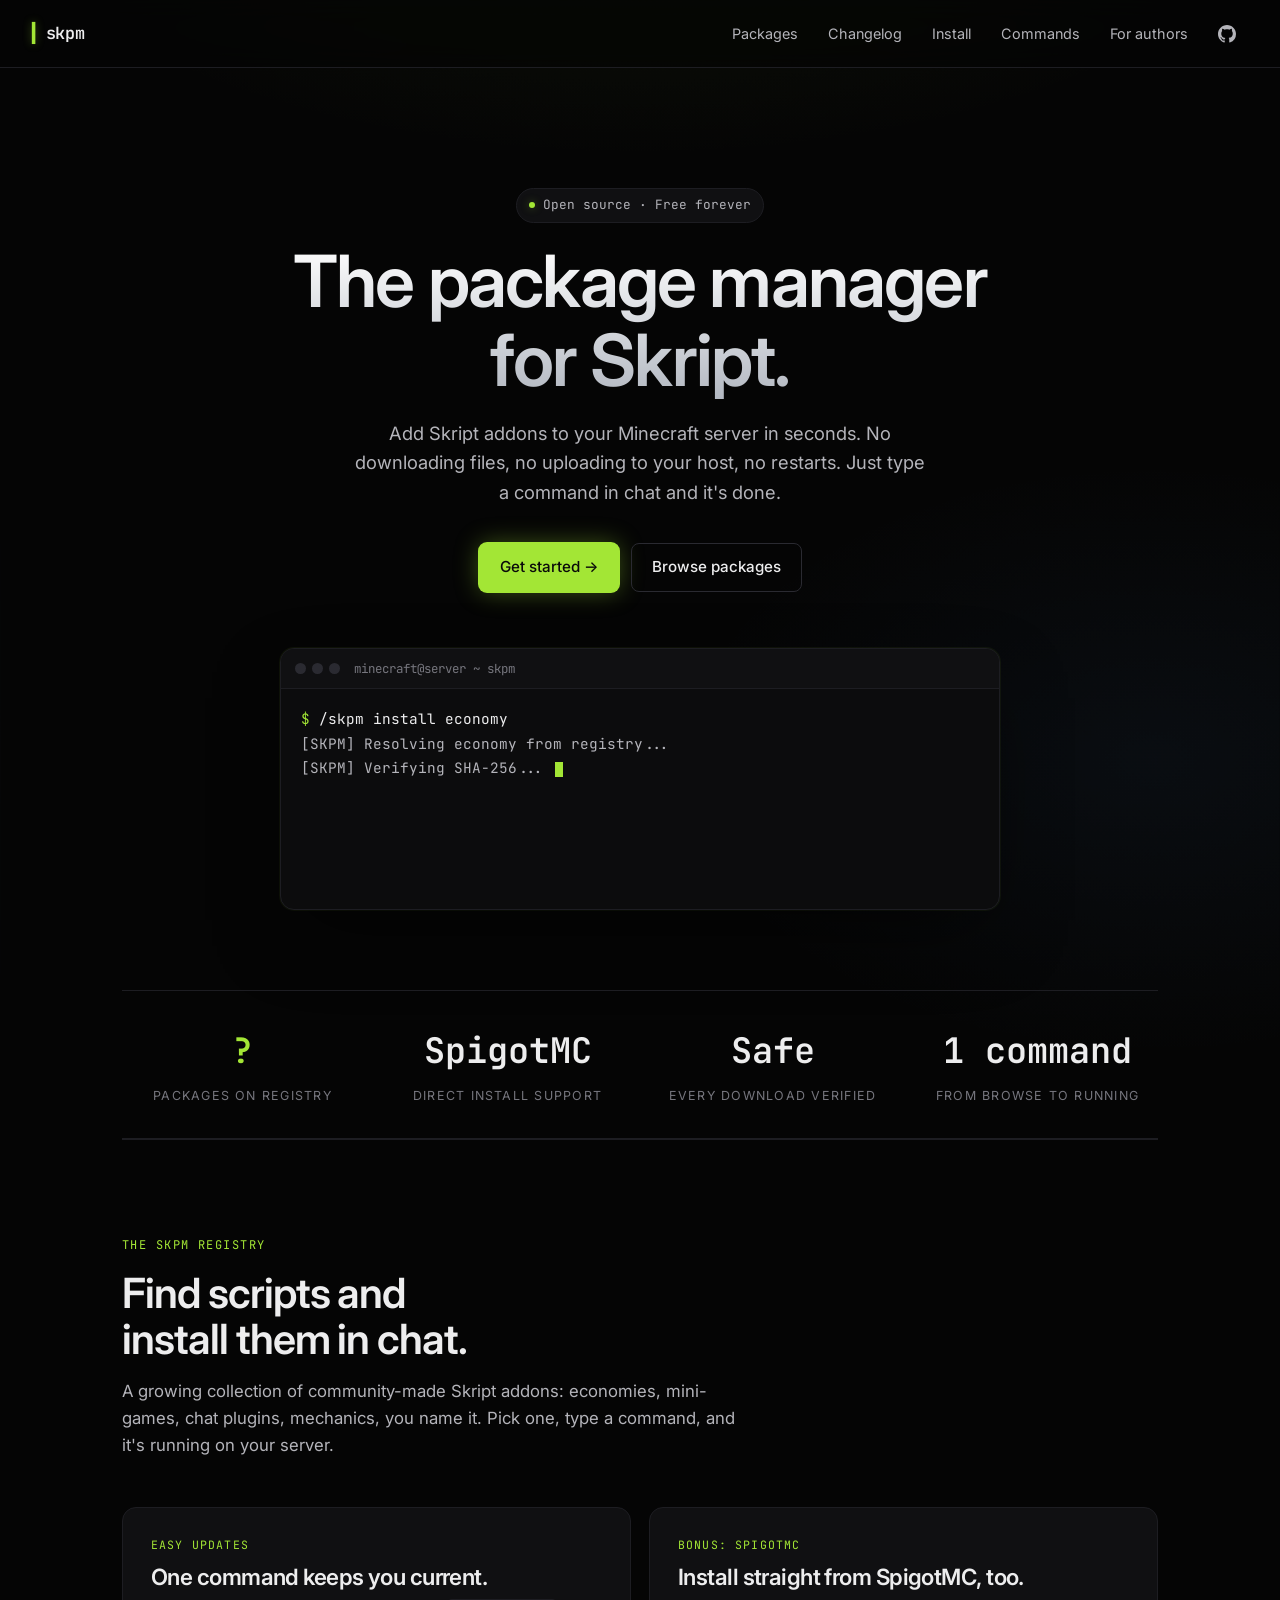
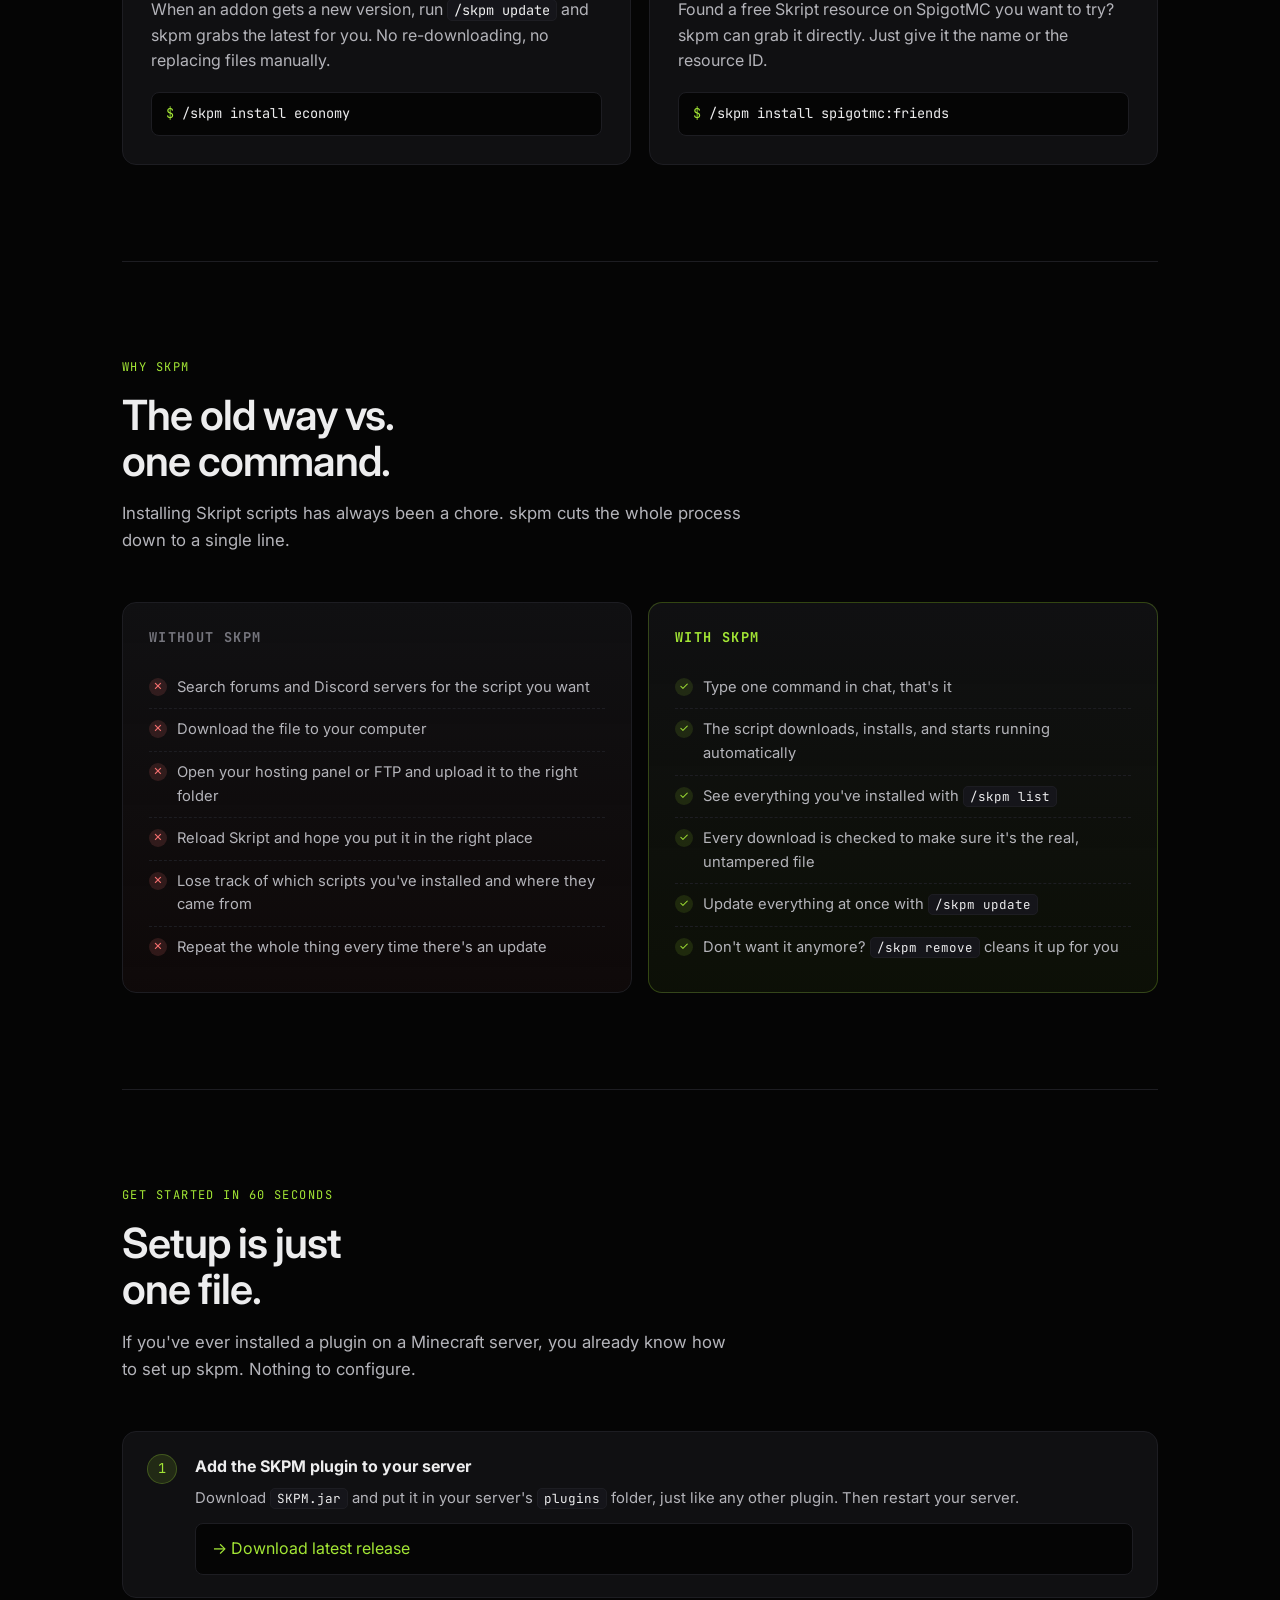
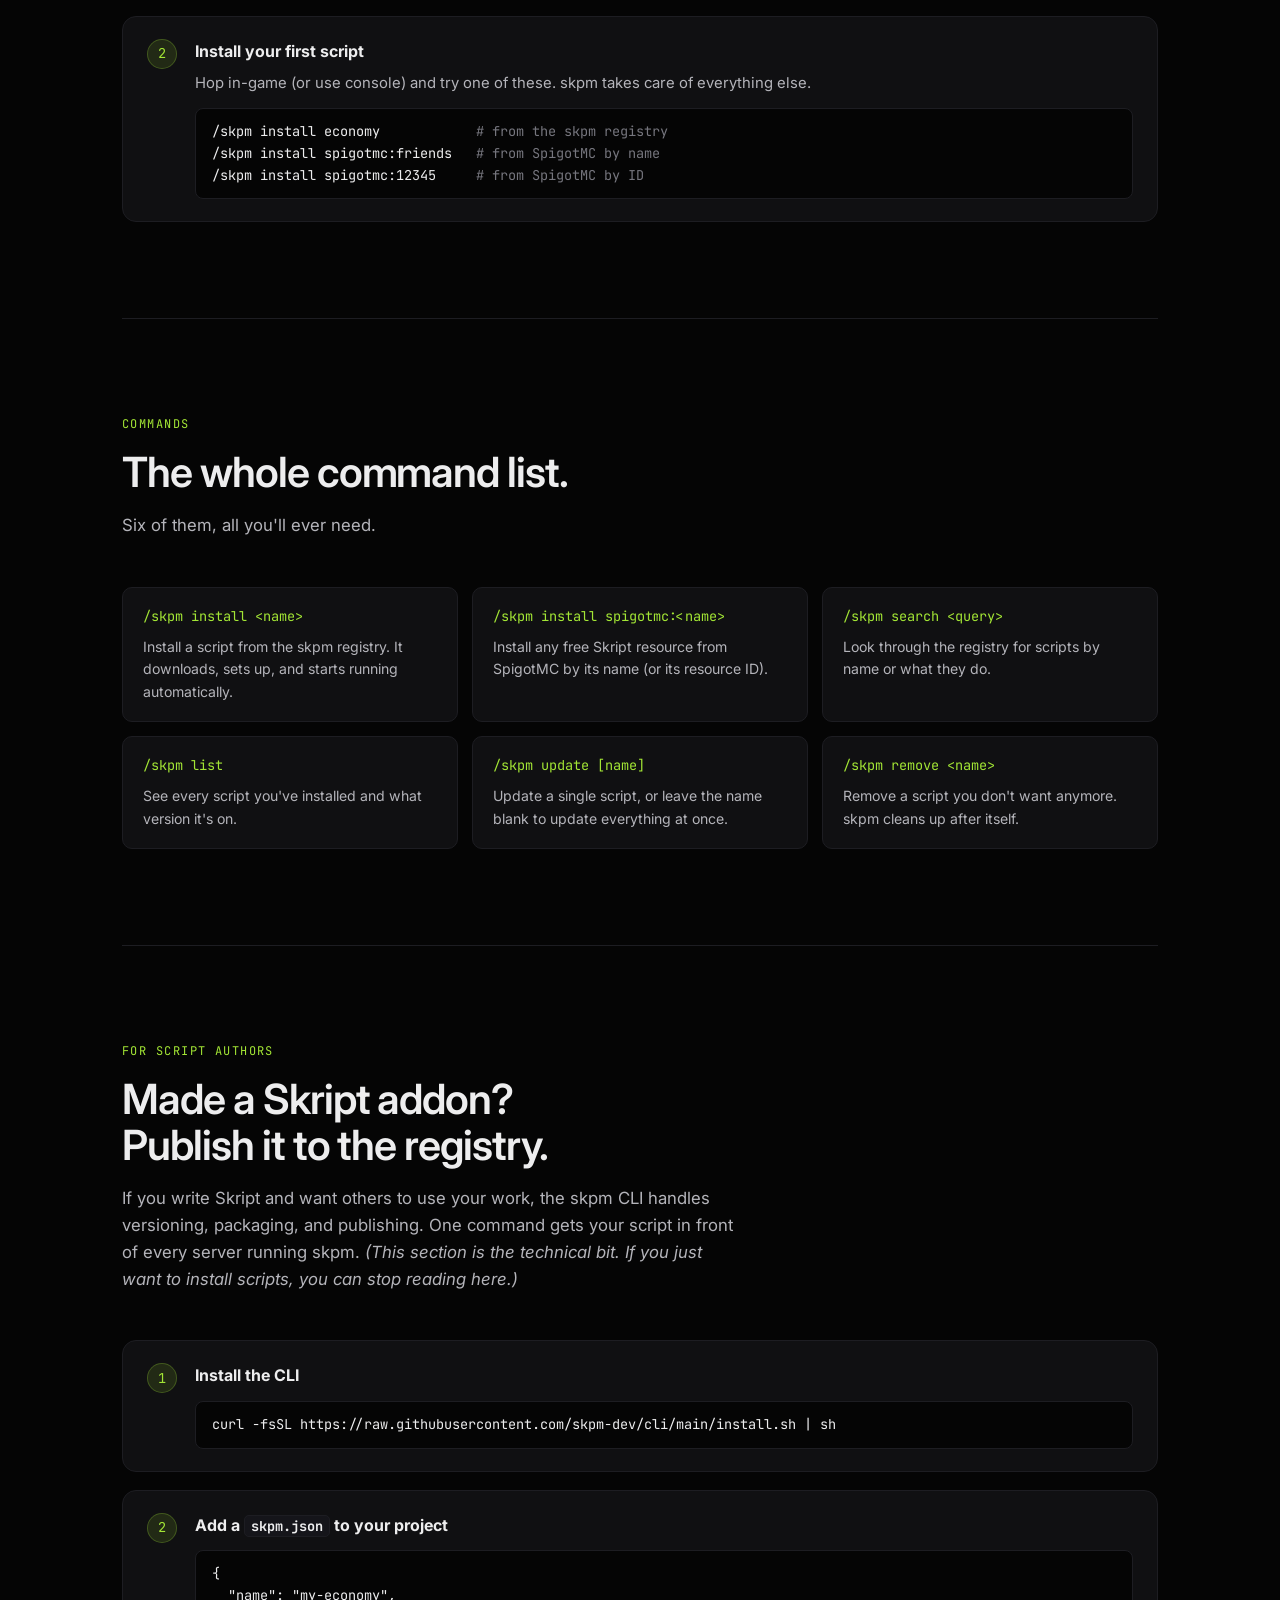
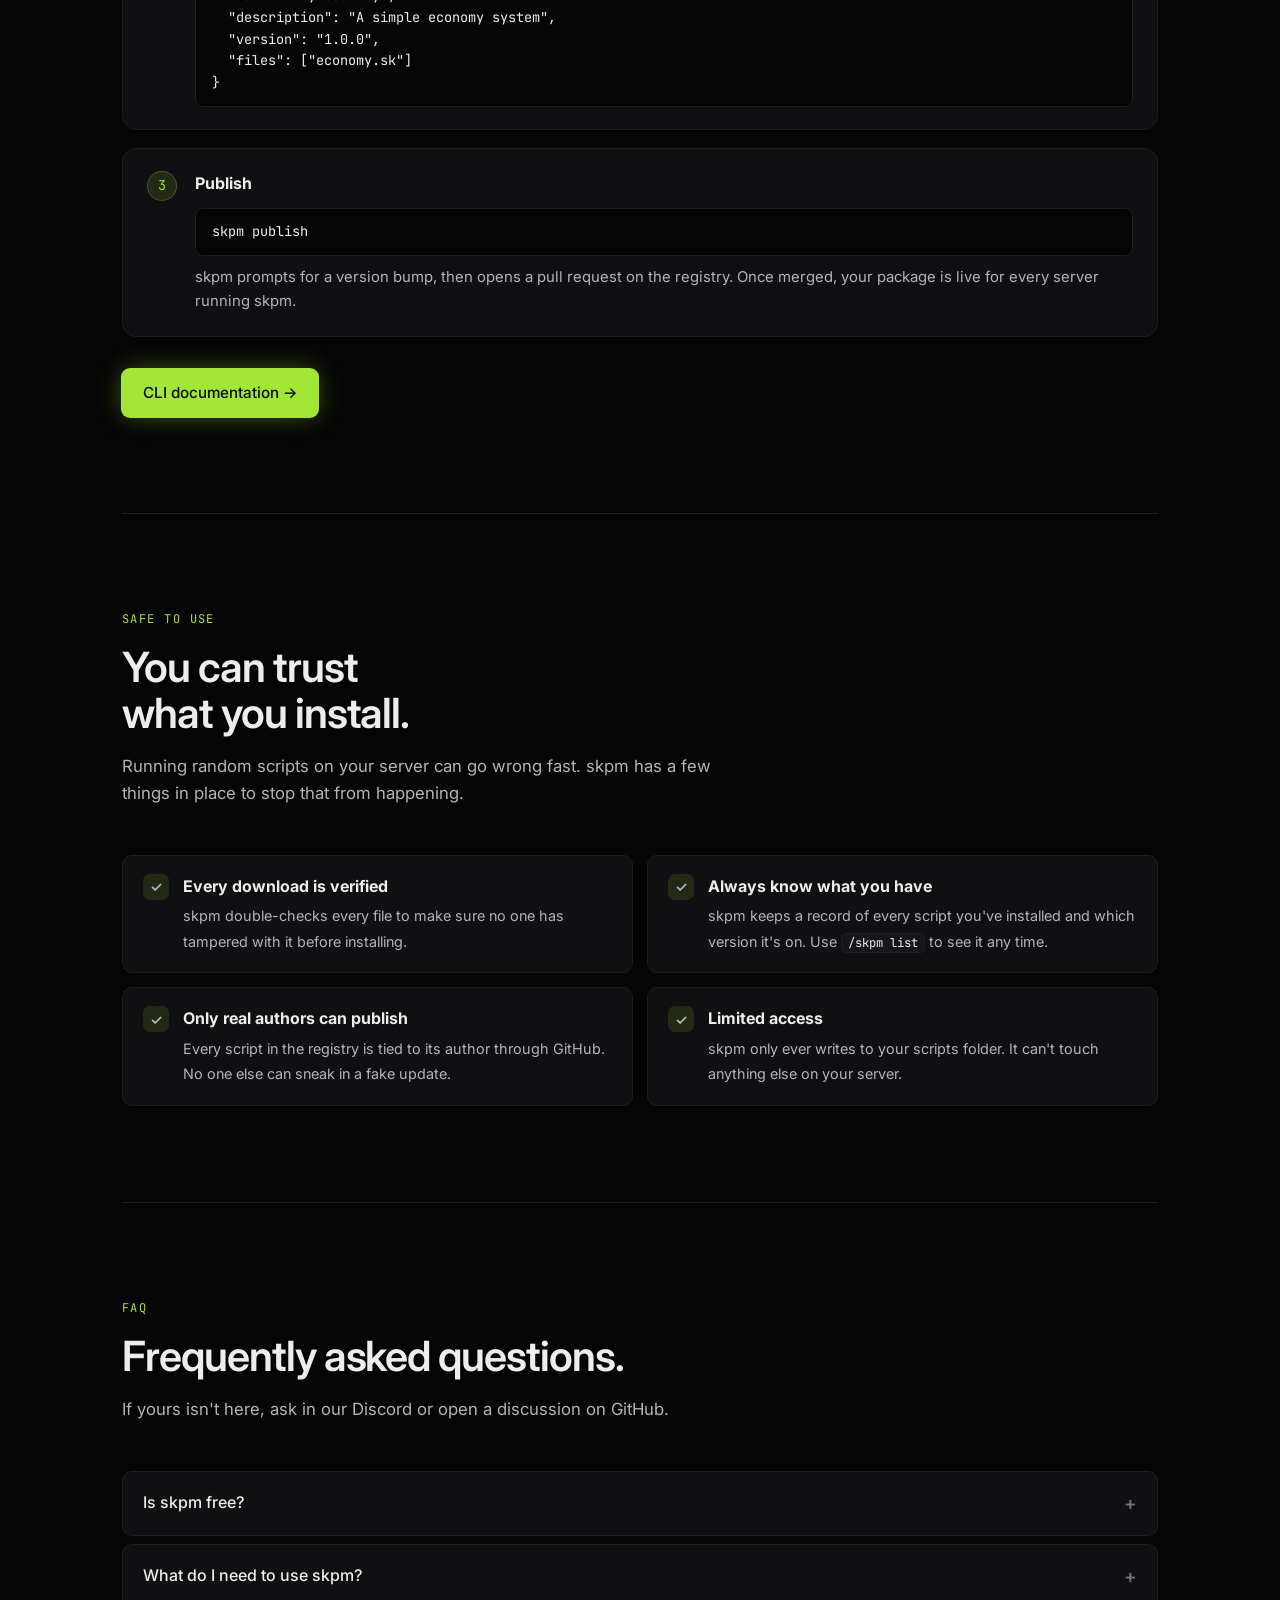
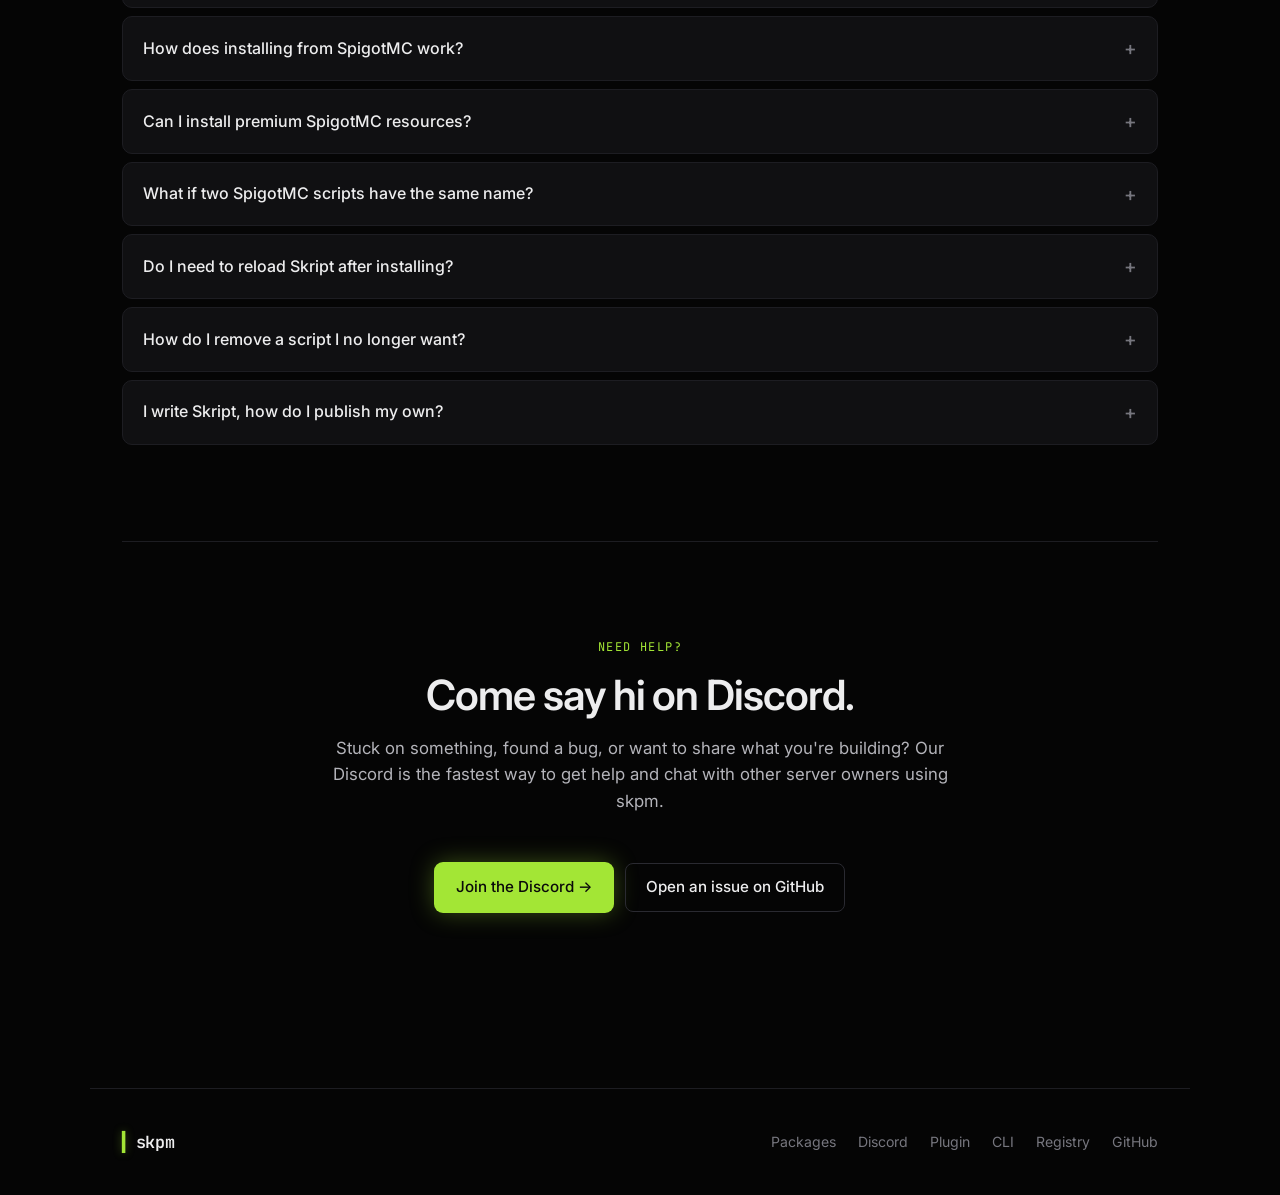
==== commit f3ea7b39: "add changelog page with dynamic GitHub API feeds for CLI, plugin, and registry" ====
--- a/index.html
+++ b/index.html
@@ -16,6 +16,7 @@
     <a href="/" class="logo">skpm</a>
     <nav>
       <a href="/packages.html">Packages</a>
+      <a href="/changelog.html">Changelog</a>
       <a href="#install">Install</a>
       <a href="#commands">Commands</a>
       <a href="#developers">For authors</a>
--- a/style.css
+++ b/style.css
@@ -193,7 +193,8 @@
   font-family: var(--mono);
   font-size: 0.9rem;
   line-height: 1.7;
-  min-height: 220px;
+  height: 220px;
+  overflow: hidden;
 }
 .terminal-body .line { white-space: pre-wrap; }
 .terminal-body .prompt { color: var(--accent); }
@@ -455,10 +456,10 @@
   color: transparent;
 }
 .packages-hero p { color: var(--text-dim); }
-.search-bar { display: flex; justify-content: center; margin-bottom: 16px; }
+.search-bar { display: flex; justify-content: center; gap: 8px; margin-bottom: 16px; }
 .search-bar input {
   width: 100%;
-  max-width: 520px;
+  max-width: 420px;
   padding: 12px 16px;
   border: 1px solid var(--border);
   border-radius: 10px;
@@ -474,6 +475,20 @@
   border-color: var(--accent);
   box-shadow: 0 0 0 3px var(--accent-soft);
 }
+.search-bar input:disabled { opacity: 0.45; cursor: not-allowed; }
+.search-bar select {
+  padding: 12px 14px;
+  border: 1px solid var(--border);
+  border-radius: 10px;
+  background: var(--surface);
+  color: var(--text-dim);
+  font-family: inherit;
+  font-size: 0.88rem;
+  outline: none;
+  cursor: pointer;
+  transition: border-color 0.15s;
+}
+.search-bar select:focus { border-color: var(--accent); }
 .count-label {
   text-align: center;
   color: var(--text-muted);
@@ -496,6 +511,8 @@
   flex-direction: column;
   gap: 8px;
   transition: border-color 0.15s, transform 0.15s;
+  text-decoration: none;
+  color: inherit;
 }
 .pkg-card:hover { border-color: var(--border-strong); transform: translateY(-1px); }
 .pkg-header { display: flex; align-items: baseline; justify-content: space-between; gap: 10px; }
@@ -510,7 +527,9 @@
   font-family: var(--mono);
 }
 .pkg-desc { font-size: 0.88rem; color: var(--text-dim); line-height: 1.5; flex: 1; }
+.pkg-meta { display: flex; align-items: center; justify-content: space-between; gap: 8px; }
 .pkg-author { font-size: 0.78rem; color: var(--text-muted); }
+.pkg-downloads { font-size: 0.74rem; color: var(--text-muted); font-family: var(--mono); }
 .pkg-install {
   margin-top: 4px;
   font-family: var(--mono);
@@ -530,6 +549,307 @@
   font-family: var(--mono);
   font-size: 0.9rem;
   grid-column: 1 / -1;
+}
+
+/* Package page */
+.pkg-page-main { max-width: 720px; margin: 0 auto; padding: 48px 32px 80px; }
+.pkg-page-back {
+  display: inline-flex;
+  align-items: center;
+  gap: 6px;
+  font-size: 0.85rem;
+  color: var(--text-muted);
+  margin-bottom: 32px;
+  transition: color 0.15s;
+}
+.pkg-page-back:hover { color: var(--text); }
+.pkg-page-header {
+  display: flex;
+  align-items: flex-start;
+  justify-content: space-between;
+  gap: 20px;
+  margin-bottom: 16px;
+}
+.pkg-page-title-row { display: flex; align-items: baseline; gap: 12px; margin-bottom: 6px; flex-wrap: wrap; }
+.pkg-page-name { font-family: var(--mono); font-size: 1.6rem; font-weight: 600; color: var(--text); margin: 0; letter-spacing: -0.02em; }
+.pkg-page-author { font-size: 0.85rem; color: var(--text-muted); }
+.pkg-page-stat { display: flex; flex-direction: column; align-items: flex-end; flex-shrink: 0; padding-top: 4px; }
+.pkg-page-stat-val { font-family: var(--mono); font-size: 1.6rem; font-weight: 600; color: var(--accent); line-height: 1; }
+.pkg-page-stat-label { font-size: 0.72rem; text-transform: uppercase; letter-spacing: 0.08em; color: var(--text-muted); margin-top: 4px; }
+.pkg-page-desc { font-size: 0.97rem; color: var(--text-dim); line-height: 1.65; margin: 0 0 24px; }
+.pkg-page-install {
+  font-family: var(--mono);
+  font-size: 0.88rem;
+  color: var(--accent);
+  background: var(--bg-elev);
+  border: 1px solid var(--border);
+  border-radius: 10px;
+  padding: 12px 16px;
+  cursor: copy;
+  user-select: all;
+  margin-bottom: 28px;
+  transition: border-color 0.15s;
+}
+.pkg-page-install:hover { border-color: var(--accent); }
+.pkg-page-section { margin-bottom: 24px; }
+.pkg-page-section-title {
+  font-size: 0.72rem;
+  font-family: var(--mono);
+  text-transform: uppercase;
+  letter-spacing: 0.1em;
+  color: var(--text-muted);
+  margin-bottom: 10px;
+}
+.req-grid { display: flex; flex-direction: column; gap: 6px; }
+.req-row {
+  display: flex;
+  align-items: center;
+  gap: 12px;
+  background: var(--surface);
+  border: 1px solid var(--border);
+  border-radius: 8px;
+  padding: 8px 12px;
+}
+.req-key { font-family: var(--mono); font-size: 0.82rem; color: var(--text-dim); flex-shrink: 0; }
+.req-val { font-family: var(--mono); font-size: 0.82rem; color: var(--accent); margin-left: auto; }
+.mv-list { display: flex; flex-direction: column; gap: 4px; }
+.mv-row {
+  display: flex;
+  align-items: center;
+  gap: 10px;
+  padding: 8px 12px;
+  background: var(--surface);
+  border: 1px solid var(--border);
+  border-radius: 8px;
+  flex-wrap: wrap;
+}
+.mv-row.mv-yanked { opacity: 0.5; }
+.mv-ver { font-family: var(--mono); font-size: 0.85rem; color: var(--text); }
+.mv-latest {
+  font-size: 0.68rem;
+  text-transform: uppercase;
+  letter-spacing: 0.08em;
+  color: var(--accent);
+  background: var(--accent-soft);
+  border: 1px solid rgba(163,230,53,0.2);
+  border-radius: 4px;
+  padding: 1px 5px;
+}
+.mv-yank-badge {
+  font-size: 0.68rem;
+  text-transform: uppercase;
+  letter-spacing: 0.08em;
+  color: var(--danger);
+  background: rgba(248,113,113,0.1);
+  border: 1px solid rgba(248,113,113,0.2);
+  border-radius: 4px;
+  padding: 1px 5px;
+}
+.mv-yank-reason { font-size: 0.78rem; color: var(--text-muted); }
+.mf-row {
+  display: flex;
+  align-items: center;
+  justify-content: space-between;
+  gap: 12px;
+  padding: 8px 12px;
+  background: var(--surface);
+  border: 1px solid var(--border);
+  border-radius: 8px;
+  margin-bottom: 4px;
+}
+.mf-name { font-family: var(--mono); font-size: 0.82rem; color: var(--text); }
+.mf-hash-wrap { display: flex; align-items: center; gap: 8px; min-width: 0; }
+.mf-hash {
+  font-family: var(--mono);
+  font-size: 0.72rem;
+  color: var(--text-muted);
+  word-break: break-all;
+}
+.mf-copy {
+  flex-shrink: 0;
+  padding: 2px 8px;
+  font-family: var(--mono);
+  font-size: 0.7rem;
+  color: var(--text-muted);
+  background: var(--bg);
+  border: 1px solid var(--border);
+  border-radius: 5px;
+  cursor: pointer;
+  transition: color 0.15s, border-color 0.15s;
+}
+.mf-copy:hover { color: var(--text); border-color: var(--border-strong); }
+.mf-gh {
+  flex-shrink: 0;
+  display: inline-flex;
+  align-items: center;
+  color: var(--text-muted);
+  transition: color 0.15s;
+}
+.mf-gh:hover { color: var(--text); }
+
+/* Changelog page */
+.cl-main { max-width: var(--maxw); margin: 0 auto; padding: 0 32px; }
+
+.cl-hero {
+  padding: 80px 0 48px;
+  border-bottom: 1px solid var(--border);
+  margin-bottom: 40px;
+}
+.cl-title {
+  font-size: clamp(2rem, 4vw, 2.8rem);
+  font-weight: 600;
+  letter-spacing: -0.025em;
+  margin: 12px 0 10px;
+  background: linear-gradient(180deg, #fff 0%, #9ca3af 130%);
+  -webkit-background-clip: text;
+  background-clip: text;
+  color: transparent;
+}
+.cl-subtitle { color: var(--text-muted); font-size: 1rem; margin: 0; }
+
+.cl-tabs-wrap { margin-bottom: 32px; }
+.cl-tabs {
+  display: inline-flex;
+  gap: 3px;
+  padding: 4px;
+  background: var(--surface);
+  border: 1px solid var(--border);
+  border-radius: 10px;
+}
+.cl-tab {
+  padding: 7px 18px;
+  border: none;
+  border-radius: 7px;
+  background: transparent;
+  color: var(--text-muted);
+  font-family: var(--mono);
+  font-size: 0.82rem;
+  cursor: pointer;
+  transition: color 0.15s, background 0.15s;
+}
+.cl-tab:hover { color: var(--text-dim); }
+.cl-tab.active {
+  background: var(--bg-elev);
+  color: var(--text);
+  box-shadow: 0 1px 4px rgba(0, 0, 0, 0.35);
+}
+
+.cl-panel { padding-bottom: 80px; }
+
+.cl-loading {
+  display: flex;
+  align-items: center;
+  gap: 10px;
+  padding: 48px 0;
+  font-family: var(--mono);
+  font-size: 0.85rem;
+  color: var(--text-muted);
+}
+.cl-spinner {
+  flex-shrink: 0;
+  width: 15px; height: 15px;
+  border: 2px solid var(--border-strong);
+  border-top-color: var(--accent);
+  border-radius: 50%;
+  animation: cl-spin 0.65s linear infinite;
+}
+@keyframes cl-spin { to { transform: rotate(360deg); } }
+
+.cl-error {
+  padding: 48px 0;
+  font-family: var(--mono);
+  font-size: 0.85rem;
+  color: var(--danger);
+}
+
+/* Release blocks (CLI + Plugin) */
+.cl-release {
+  background: var(--surface);
+  border: 1px solid var(--border);
+  border-radius: var(--radius-lg);
+  overflow: hidden;
+  margin-bottom: 12px;
+  transition: border-color 0.15s;
+}
+.cl-release:hover { border-color: var(--border-strong); }
+
+.cl-release-header {
+  display: flex;
+  align-items: center;
+  gap: 10px;
+  padding: 14px 20px;
+  background: var(--bg-elev);
+  border-bottom: 1px solid var(--border);
+}
+.cl-tag {
+  font-family: var(--mono);
+  font-size: 0.92rem;
+  font-weight: 600;
+  color: var(--text);
+  transition: color 0.15s;
+}
+.cl-tag:hover { color: var(--accent); }
+.cl-badge-latest {
+  font-size: 0.65rem;
+  text-transform: uppercase;
+  letter-spacing: 0.08em;
+  color: var(--accent);
+  background: var(--accent-soft);
+  border: 1px solid rgba(163, 230, 53, 0.25);
+  border-radius: 4px;
+  padding: 2px 6px;
+}
+.cl-date {
+  font-family: var(--mono);
+  font-size: 0.75rem;
+  color: var(--text-muted);
+  margin-left: auto;
+}
+
+.cl-commits { list-style: none; padding: 4px 0; margin: 0; }
+.cl-commit {
+  display: flex;
+  align-items: baseline;
+  gap: 12px;
+  padding: 9px 20px;
+  border-top: 1px solid var(--border);
+}
+.cl-commit:first-child { border-top: none; }
+.cl-sha {
+  flex-shrink: 0;
+  font-family: var(--mono);
+  font-size: 0.76rem;
+  color: var(--accent);
+  opacity: 0.85;
+  transition: opacity 0.15s;
+}
+.cl-sha:hover { opacity: 1; }
+.cl-msg {
+  font-size: 0.88rem;
+  color: var(--text-dim);
+  line-height: 1.5;
+}
+.cl-empty .cl-msg { color: var(--text-muted); font-style: italic; }
+
+/* Registry commit list */
+.cl-reg-list { display: flex; flex-direction: column; gap: 6px; }
+.cl-reg-row {
+  display: flex;
+  align-items: center;
+  gap: 20px;
+  padding: 12px 16px;
+  background: var(--surface);
+  border: 1px solid var(--border);
+  border-radius: var(--radius);
+  transition: border-color 0.15s;
+}
+.cl-reg-row:hover { border-color: var(--border-strong); }
+.cl-reg-left {
+  display: flex;
+  align-items: center;
+  gap: 10px;
+  flex-shrink: 0;
+  min-width: 130px;
 }
 
 /* Responsive */
